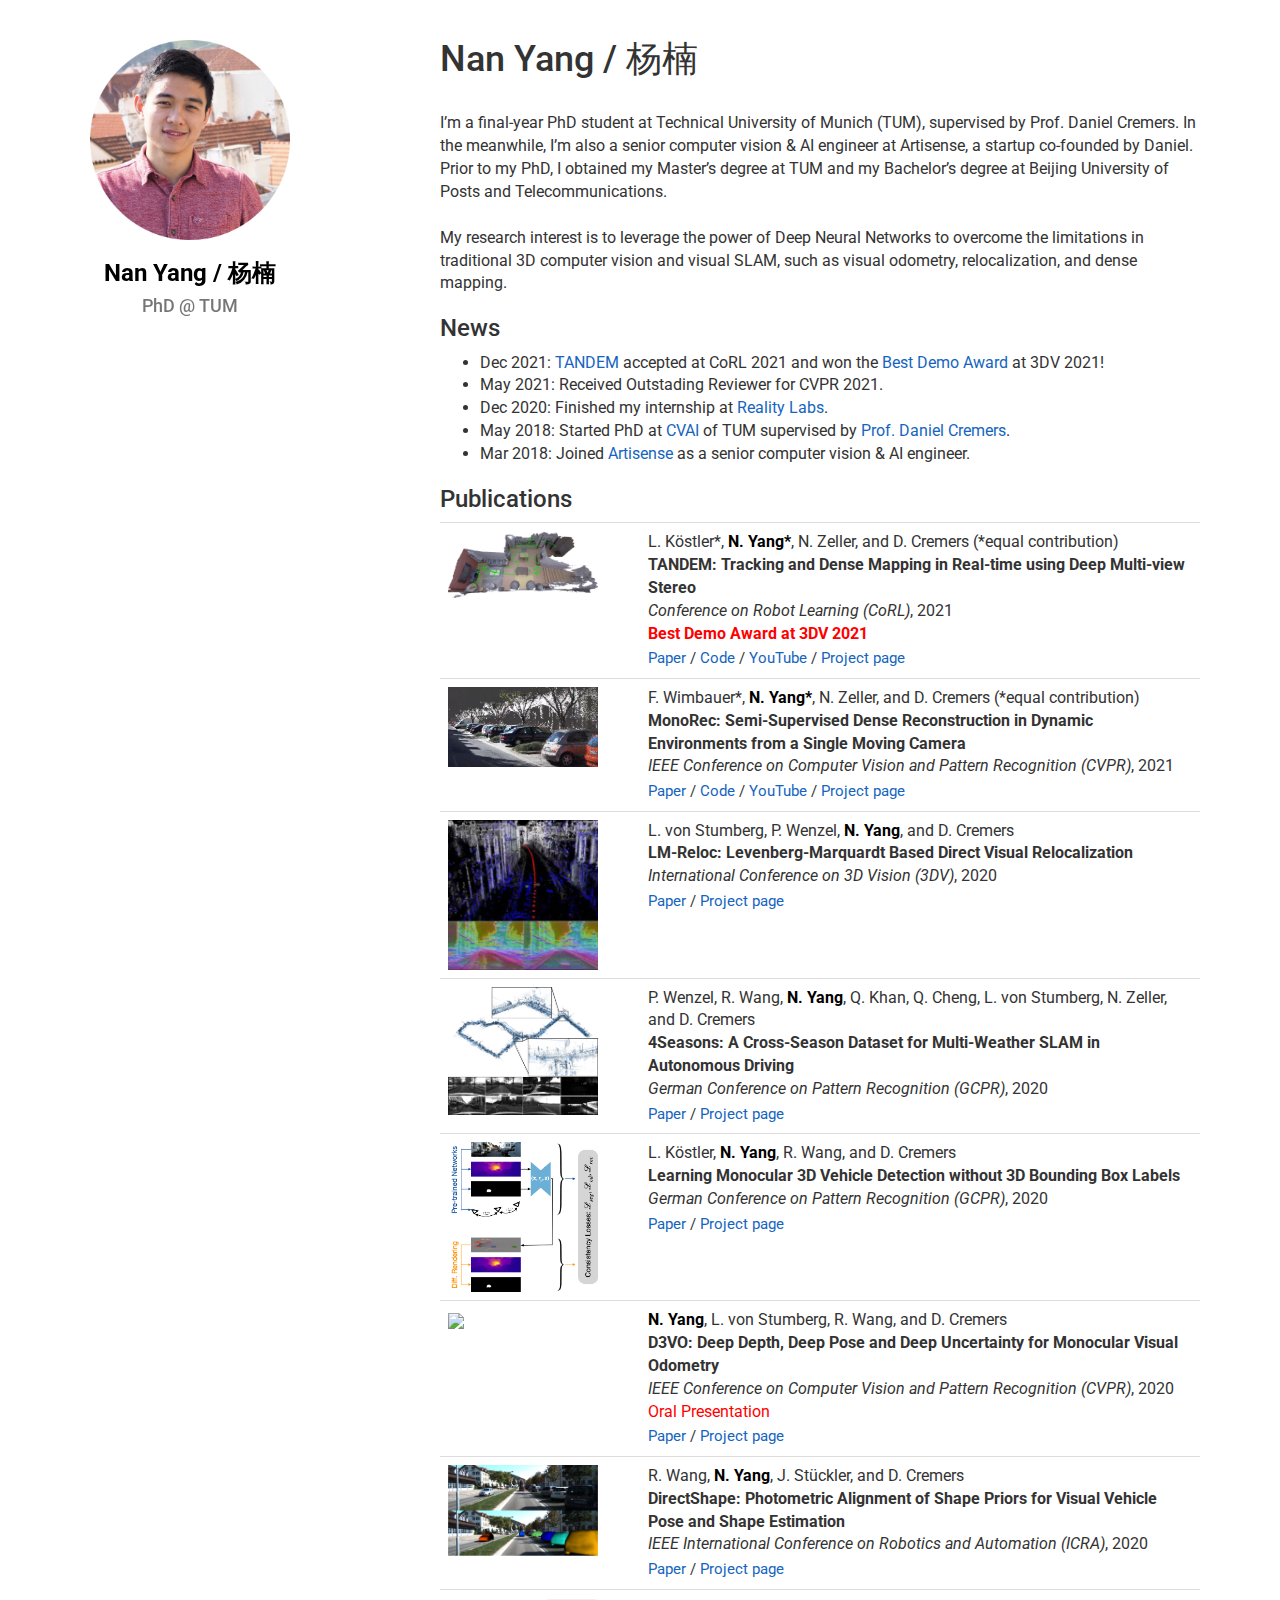
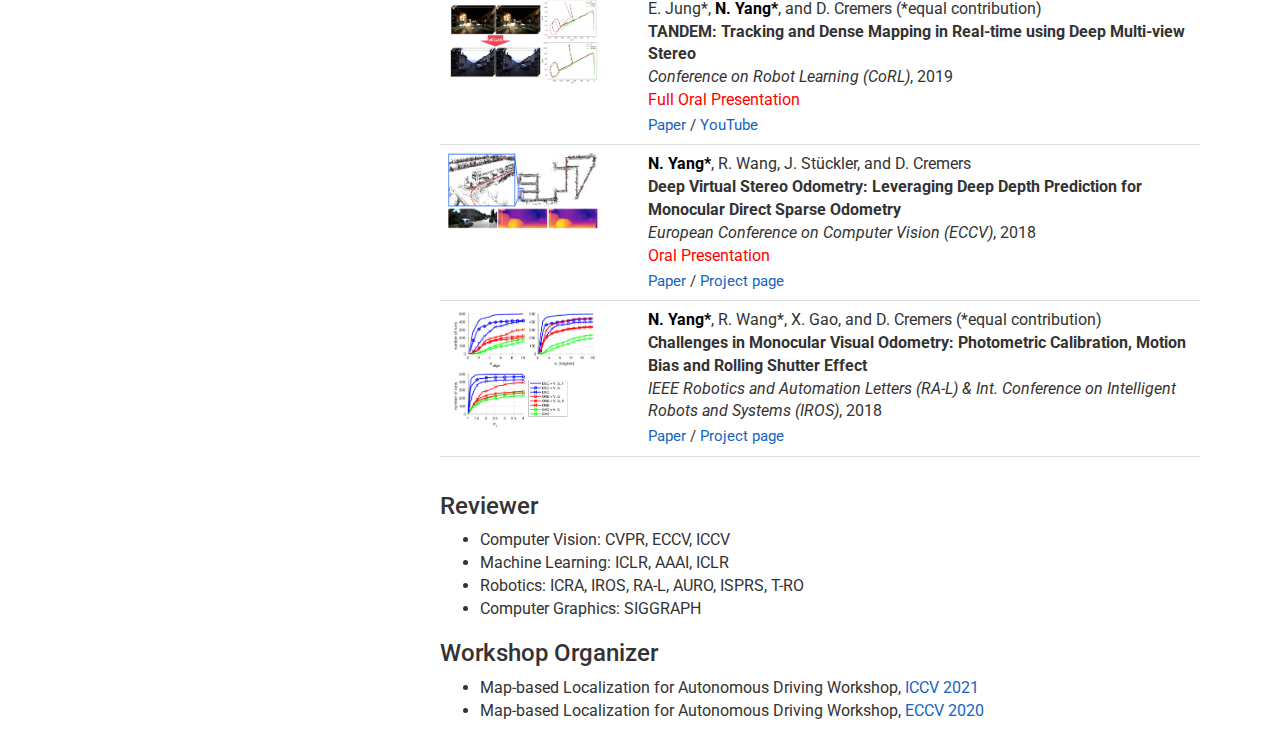
==== index.html @ ed5e3f12 "add review" ====
<!doctype html>
<html xmlns="http://www.w3.org/1999/xhtml" class="gr__yf_io">
    <head>
        <meta http-equiv="Content-Type" content="text/html; charset=utf-8" />
        <title>Nan Yang</title>
        <script src="https://kit.fontawesome.com/6f1b7e4a7f.js" crossorigin="anonymous"></script>
        <link rel="preconnect" href="https://fonts.googleapis.com">
<link rel="preconnect" href="https://fonts.gstatic.com" crossorigin>
<link href="https://fonts.googleapis.com/css2?family=Roboto:ital,wght@0,100;0,400;1,100;1,400&display=swap" rel="stylesheet">
        <link rel="stylesheet" href="https://stackpath.bootstrapcdn.com/bootstrap/3.4.1/css/bootstrap.min.css" integrity="sha384-HSMxcRTRxnN+Bdg0JdbxYKrThecOKuH5zCYotlSAcp1+c8xmyTe9GYg1l9a69psu" crossorigin="anonymous">
        <link rel="stylesheet" type="text/css" href="./files/main.css">
    </head>
    <body data-gr-c-s-loaded="true" data-new-gr-c-s-check-loaded="14.1043.0" data-gr-ext-installed="">
        <div class="sidebar">
            <div align="center">
                <div style="width: 200px;">
                    <img src="./files/MyPhoto-circle.png" style="width: 100%;">
                    <div style="text-align: center">
                        <h3><span class="me">Nan Yang / 杨楠</span></h3>
                        <h4>PhD @ TUM</h4>
                    </div>
                </div>
            </div>
            <div align="center">
                <ul style="list-style-type:none;">
                    <li><a href="mailto:yangn@in.tum.de" target="_blank"><i class="fas fa-fw fa-lg fa-envelope"></i></a></li>
                    <li><a href="https://scholar.google.com/citations?user=pUj2ffwAAAAJ&hl=en" target="_blank"><i class="fas fa-fw fa-lg fa-graduation-cap"></i></a></li>
                    <li><a href="https://github.com/nynyg" target="_blank"><i class="fab fa-fw fa-lg fa-github"></i></a></li>
                    <li><a href="https://www.linkedin.com/in/nan-yang-089aa8aa/" target="_blank"><i class="fab fa-fw fa-lg fa-linkedin"></i></a></li>
                    <li><a href="https://twitter.com/NanYang719" target="_blank"><i class="fab fa-fw fa-lg fa-twitter"></i></a></li>
                    </ul>
            </div>
        </div>
        <div class="content">
        <h1>Nan Yang / 杨楠</h1>
        <br>I’m a final-year PhD student at Technical University of Munich (TUM), supervised by Prof. Daniel Cremers. In the meanwhile, I’m also a senior computer vision & AI engineer at Artisense, a startup co-founded by Daniel. Prior to my PhD, I obtained my Master’s degree at TUM and my Bachelor’s degree at Beijing University of Posts and Telecommunications.
        <br>
        <br>My research interest is to leverage the power of Deep Neural Networks to overcome the limitations in traditional 3D computer vision and visual SLAM, such as visual odometry, relocalization, and dense mapping.
        
        <h3>News</h3>
        <ul>
            <li>Dec 2021: <a href="https://vision.in.tum.de/research/vslam/tandem" target="_blank">TANDEM</a> accepted at CoRL 2021 and won the <a href="https://3dv2021.surrey.ac.uk/prizes/" target="_blank">Best Demo Award</a> at 3DV 2021!</li>
            <li>May 2021: Received Outstading Reviewer for CVPR 2021.</li>
            <li>Dec 2020: Finished my internship at <a href="https://tech.fb.com/ar-vr/" target="_blank">Reality Labs</a>.</li>
            <li>May 2018: Started PhD at <a href="https://vision.in.tum.de/home" target="_blank">CVAI</a> of TUM supervised by <a href="https://vision.in.tum.de/home" target="_blank">Prof. Daniel Cremers</a>.</li>
            <li>Mar 2018: Joined <a href="https://www.artisense.ai/" target="_blank">Artisense</a> as a senior computer vision & AI engineer.</li>
        </ul>
        <div id="publications">
            <h3>Publications</h3>
            <table class="table pub">
                <tbody>
                    <tr>
                        <td width="200"><img src="./files/tandem.png" width="150"></td>
                        <td>
                            <div class="author">L. Köstler*, <span class="me">N. Yang*</span>, N. Zeller, and D. Cremers (*equal contribution)</div>
                            <div class="title">TANDEM: Tracking and Dense Mapping in Real-time using Deep Multi-view Stereo</div>
                            <div class="journal"><span class="journal-title">Conference on Robot Learning (CoRL)</span>, <span class="journal-year">2021</span></div>
                            <div class="journal"><b style="color: red;">Best Demo Award at 3DV 2021</b></div>
                            <div class="link"><a href="https://arxiv.org/abs/2111.07418" target="_blank">Paper</a> / <a href="https://github.com/tum-vision/tandem" target="_blank">Code</a> / <a href="https://youtu.be/L4C8Q6Gvl1w" target="_blank">YouTube</a> / <a href="https://go.vision.in.tum.de/tandem" target="_blank">Project page</a> 
                        </div></td>
                    </tr>
                    <tr>
                        <td width="200"><img src="./files/monorec.png" width="150"></td>
                        <td>
                            <div class="author">F. Wimbauer*, <span class="me">N. Yang*</span>, N. Zeller, and D. Cremers (*equal contribution)</div>
                            <div class="title">MonoRec: Semi-Supervised Dense Reconstruction in Dynamic Environments from a Single Moving Camera</div>
                            <div class="journal"><span class="journal-title">IEEE Conference on Computer Vision and Pattern Recognition (CVPR)</span>, <span class="journal-year">2021</span></div>
                            <div class="link"><a href="https://arxiv.org/abs/2011.11814" target="_blank">Paper</a> / <a href="https://github.com/Brummi/MonoRec" target="_blank">Code</a> / <a href="https://youtu.be/XimdlXUamo0" target="_blank">YouTube</a> / <a href="https://vision.in.tum.de/research/monorec" target="_blank">Project page</a> 
                        </div></td>
                    </tr>
                    <tr>
                        <td width="200"><img src="./files/lm.jpeg" width="150"></td>
                        <td>
                            <div class="author">L. von Stumberg, P. Wenzel, <span class="me">N. Yang</span>, and D. Cremers</div>
                            <div class="title">LM-Reloc: Levenberg-Marquardt Based Direct Visual Relocalization</div>
                            <div class="journal"><span class="journal-title">International Conference on 3D Vision (3DV)</span>, <span class="journal-year">2020</span></div>
                            <div class="link"><a href="https://arxiv.org/abs/2010.06323" target="_blank">Paper</a> / <a href="https://vision.in.tum.de/research/vslam/lm-reloc" target="_blank">Project page</a> 
                        </div></td>
                    </tr>
                    <tr>
                        <td width="200"><img src="./files/4seasons.png" width="150"></td>
                        <td>
                            <div class="author">P. Wenzel, R. Wang, <span class="me">N. Yang</span>, Q. Khan, Q. Cheng, L. von Stumberg, N. Zeller, and D. Cremers</div>
                            <div class="title">4Seasons: A Cross-Season Dataset for Multi-Weather SLAM in Autonomous Driving</div>
                            <div class="journal"><span class="journal-title">German Conference on Pattern Recognition (GCPR)</span>, <span class="journal-year">2020</span></div>
                            <div class="link"><a href="https://arxiv.org/abs/2009.06364" target="_blank">Paper</a> / <a href="https://www.4seasons-dataset.com/" target="_blank">Project page</a> 
                        </div></td>
                    </tr>
                    <tr>
                        <td width="200"><img src="./files/koestler2020learning.png" width="150"></td>
                        <td>
                            <div class="author">L. Köstler, <span class="me">N. Yang</span>, R. Wang, and D. Cremers</div>
                            <div class="title">Learning Monocular 3D Vehicle Detection without 3D Bounding Box Labels</div>
                            <div class="journal"><span class="journal-title">German Conference on Pattern Recognition (GCPR)</span>, <span class="journal-year">2020</span></div>
                            <div class="link"><a href="https://arxiv.org/abs/2010.03506" target="_blank">Paper</a> / <a href="https://lukaskoestler.com/ldwl" target="_blank">Project page</a> 
                        </div></td>
                    </tr>
                    <tr>
                        <td width="200"><img src="./files/d3vo.gif" width="150"></td>
                        <td>
                            <div class="author"><span class="me">N. Yang</span>, L. von Stumberg, R. Wang, and D. Cremers</div>
                            <div class="title">D3VO: Deep Depth, Deep Pose and Deep Uncertainty for Monocular Visual Odometry</div>
                            <div class="journal"><span class="journal-title">IEEE Conference on Computer Vision and Pattern Recognition (CVPR)</span>, <span class="journal-year">2020</span></div>
                            <div class="journal"><span style="color: red;">Oral Presentation</span></div>
                            <div class="link"><a href="https://arxiv.org/abs/2003.01060" target="_blank">Paper</a> / <a href="https://vision.in.tum.de/research/vslam/d3vo" target="_blank">Project page</a> 
                        </div></td>
                    </tr>
                    <tr>
                        <td width="200"><img src="./files/directshape.png" width="150"></td>
                        <td>
                            <div class="author">R. Wang, <span class="me">N. Yang</span>, J. Stückler, and D. Cremers</div>
                            <div class="title">DirectShape: Photometric Alignment of Shape Priors for Visual Vehicle Pose and Shape Estimation</div>
                            <div class="journal"><span class="journal-title">IEEE International Conference on Robotics and Automation (ICRA)</span>, <span class="journal-year">2020</span></div>
                            <div class="link"><a href="https://arxiv.org/abs/1904.10097" target="_blank">Paper</a> / <a href="https://vision.in.tum.de/research/vslam/direct-shape" target="_blank">Project page</a> 
                        </div></td>
                    </tr>
                    <tr>
                        <td width="200"><img src="./files/mfgan.png" width="150"></td>
                        <td>
                            <div class="author">E. Jung*, <span class="me">N. Yang*</span>, and D. Cremers (*equal contribution)</div>
                            <div class="title">TANDEM: Tracking and Dense Mapping in Real-time using Deep Multi-view Stereo</div>
                            <div class="journal"><span class="journal-title">Conference on Robot Learning (CoRL)</span>, <span class="journal-year">2019</span></div>
                            <div class="journal"><span style="color: red;">Full Oral Presentation</span></div>
                            <div class="link"><a href="https://arxiv.org/abs/1910.06632" target="_blank">Paper</a> / <a href="https://youtu.be/OdYkFuZv204" target="_blank">YouTube</a>
                        </div></td>
                    </tr>
                    <tr>
                        <td width="200"><img src="./files/dvso.png" width="150"></td>
                        <td>
                            <div class="author"><span class="me">N. Yang*</span>, R. Wang, J. Stückler, and D. Cremers</div>
                            <div class="title">Deep Virtual Stereo Odometry: Leveraging Deep Depth Prediction for Monocular Direct Sparse Odometry</div>
                            <div class="journal"><span class="journal-title">European Conference on Computer Vision (ECCV)</span>, <span class="journal-year">2018</span></div>
                            <div class="journal"><span style="color: red;">Oral Presentation</span></div>
                            <div class="link"><a href="https://arxiv.org/abs/1807.02570" target="_blank">Paper</a> / <a href="https://vision.in.tum.de/research/vslam/dvso" target="_blank">Project page</a>
                        </div></td>
                    </tr>
                    <tr>
                        <td width="200"><img src="./files/challenge.png" width="150"></td>
                        <td>
                            <div class="author"><span class="me">N. Yang*</span>, R. Wang*, X. Gao, and D. Cremers (*equal contribution)</div>
                            <div class="title">Challenges in Monocular Visual Odometry: Photometric Calibration, Motion Bias and Rolling Shutter Effect</div>
                            <div class="journal"><span class="journal-title">IEEE Robotics and Automation Letters (RA-L) & Int. Conference on Intelligent Robots and Systems (IROS)</span>, <span class="journal-year">2018</span></div>
                            <div class="link"><a href="https://arxiv.org/abs/1807.02570" target="_blank">Paper</a> / <a href="https://vision.in.tum.de/research/vslam/dvso" target="_blank">Project page</a>
                        </div></td>
                    </tr>
                    <tr><td></td><td></td>
                    </tr>
                </tbody>
            </table>
            </div>
            <div id="services">
                <h3>Reviewer</h3>
                <ul>
                <li>Computer Vision: CVPR, ECCV, ICCV</li>
                <li>Machine Learning: ICLR, AAAI, ICLR</li>
                <li>Robotics: ICRA, IROS, RA-L, AURO, ISPRS, T-RO</li>
                <li>Computer Graphics: SIGGRAPH</li>
                </ul></div>
            <div id="services">
                <h3>Workshop Organizer</h3>
                <ul>
                <li>Map-based Localization for Autonomous Driving Workshop, <a href="https://sites.google.com/view/mlad-iccv2021" target="_blank">ICCV 2021</a></li>
                <li>Map-based Localization for Autonomous Driving Workshop, <a href="https://sites.google.com/view/mlad-eccv2020" target="_blank">ECCV 2020</a></li>
                </ul>
            </div>
<!--             <div id="services2">
                <h3> Services</h3>
                <ul>
                <li> PC Member of AAAI Conference on Artificial Intelligence (AAAI) 2020</li>
            </div> -->
        </div>
<!-- jQuery (necessary for Bootstrap's JavaScript plugins) -->
<script src="https://code.jquery.com/jquery-1.12.4.min.js" integrity="sha384-nvAa0+6Qg9clwYCGGPpDQLVpLNn0fRaROjHqs13t4Ggj3Ez50XnGQqc/r8MhnRDZ" crossorigin="anonymous"></script>
<!-- Include all compiled plugins (below), or include individual files as needed -->
<script src="https://stackpath.bootstrapcdn.com/bootstrap/3.4.1/js/bootstrap.min.js" integrity="sha384-aJ21OjlMXNL5UyIl/XNwTMqvzeRMZH2w8c5cRVpzpU8Y5bApTppSuUkhZXN0VxHd" crossorigin="anonymous"></script>
</body>
</html>
---- files/main.css ----
@charset "UTF-8";
/* CSS Document */

body {
    font-family: 'Roboto', sans-serif,"kaiti";
    font-size: medium;
} 

A:link {background: none; color: #1565C0; text-decoration: none; cursor: pointer;}
A:visited {background: none; color: #1565C0; text-decoration: none; cursor: pointer;}
A:hover {background: none; color: #1565C0; text-decoration: none; cursor: pointer;}
A:active { background: none; color: #1565C0; background: none; cursor: pointer;}

.global {
width: 900px;
height: 100%;
margin-left: auto;
margin-right: auto;
background: white;
}

.global TD {
vertical-align: top;
}

.colleft {
width: 250px;
color: inherit;
font: normal 14px 'Roboto', sans-serif,"kaiti";
border-right: 1px dotted dimgray;
}

.colright {
width: 600px;
padding: 10px 20px 20px 20px;
background: transparent;
color: inherit;
text-align: justify;
font: normal 14px 'Roboto', sans-serif,"kaiti";
}

p {
font: normal 14px 'Roboto', sans-serif,"kaiti"
}

/*
 * Global resets
 *
 * Update the foundational and global aspects of the page.
 */

html {
    font-family: 'Roboto', sans-serif,"kaiti";
}
@media (min-width: 48em) {
    html {
        font-size: 16px;
    }
}
@media (min-width: 58em) {
    html {
        font-size: 20px;
    }
}


/*
 * Sidebar
 *
 * Flexible banner for housing site name, intro, and "footer" content. Starts
 * out above content in mobile and later moves to the side with wider viewports.
 */

.sidebar {
    text-align: center;
    padding: 2rem 1rem;
    margin-left: 2rem;
    /* box-shadow: 0 0 8px 2px rgba(0, 0, 0, .5); */
}
@media (min-width: 48em) {
    .sidebar {
        position: fixed;
        top: 0;
        left: 0;
        bottom: 0;
        width: 15rem;
        text-align: left;
    }
}

/* Sidebar links */
.sidebar a {
    color:#1565C0;
}

.sidebar h4 {
    color: rgba(0,0,0,.54);
}

.sidebar ul {
    list-style: none;
    padding-left: 0em;
}
.sidebar li {
    display: inline;
}

/* About section */
.sidebar-about h1 {
    color: #fff;
    margin-top: 0;
    font-family: 'Roboto', sans-serif,"kaiti";
    font-size: 3.25rem;
}

/* Sidebar nav */
.sidebar-nav {
    margin-bottom: 1rem;
}
.sidebar-nav-item {
    display: block;
    line-height: 1.75;
}
a.sidebar-nav-item:hover,
a.sidebar-nav-item:focus {
    text-decoration: underline;
}
.sidebar-nav-item.active {
    font-weight: bold;
}

.nav-button {
    background-color: #1565C0; /* Green */
    border: none;
    color: white;
    padding: 5px 0;
    width: 130px;
    text-align: center;
    text-decoration: none;
    /*display: inline-block;*/
    font-size: 16px;
    margin: 4px 2px;
    cursor: pointer;
    -webkit-transition-duration: 0.4s; /* Safari */
    transition-duration: 0.4s;
    font-family: 'Roboto', sans-serif,"kaiti";
}

.nav-button:hover {
    box-shadow: 0 5px 5px 0 rgba(0,0,0,0.24), 0 5px 5px 0 rgba(0,0,0,0.19);
}

.news-year {
    vertical-align: top;
}

.tn-img {
    max-width: 128px;
    max-height: 128px;
}

.title {
    font-weight: bold;
}

.me {
    color: #000000;
    font-weight: bold;
}

/* .pub a { */
    /* font-family: 'Roboto', sans-serif,"kaiti";
    font-weight: bold; */
    /* padding: 0.2em 0.3em; */
    /* border: solid black ;
    border-width: 3px;
    border-radius: 5px;
    background-color: #fff; */
    /*border-style: solid;*/
    /*border-color: black;*/
    /*border-width: medium;*/
/* } */

.link {
    padding-top: 0.2em;
    font-size: 15px;
}

.journal {
}

.journal-title {
    font-style: italic;
}

.journal-year {
}

.author {

}

.link a:link {color: #1565C0; text-decoration: none; cursor: pointer;}
.link a:visited {color: #1565C0; text-decoration: none; cursor: pointer;}
.link a:hover {color: #1565C0; text-decoration: none; cursor: pointer;}
.link a:active { color: #1565C0; background: none; cursor: pointer;}

/* Sticky sidebar
 *
 * Add the `sidebar-sticky` class to the sidebar's container to affix it the
 * contents to the bottom of the sidebar in tablets and up.
 */

@media (min-width: 48em) {
    .sidebar-sticky {
        position: absolute;
        right:  1rem;
        bottom: 1rem;
        left:   1rem;
    }
}


/* Container
 *
 * Align the contents of the site above the proper threshold with some margin-fu
 * with a 25%-wide `.sidebar`.
 */

.content {
    padding-top:    1rem;
    padding-bottom: 1rem;
}

@media (min-width: 48em) {
    .content {
        max-width: 38rem;
        margin-left: 20rem;
        margin-right: 2rem;
    }
}

@media (min-width: 64em) {
    .content {
        margin-left: 22rem;
        margin-right: 4rem;
    }
}
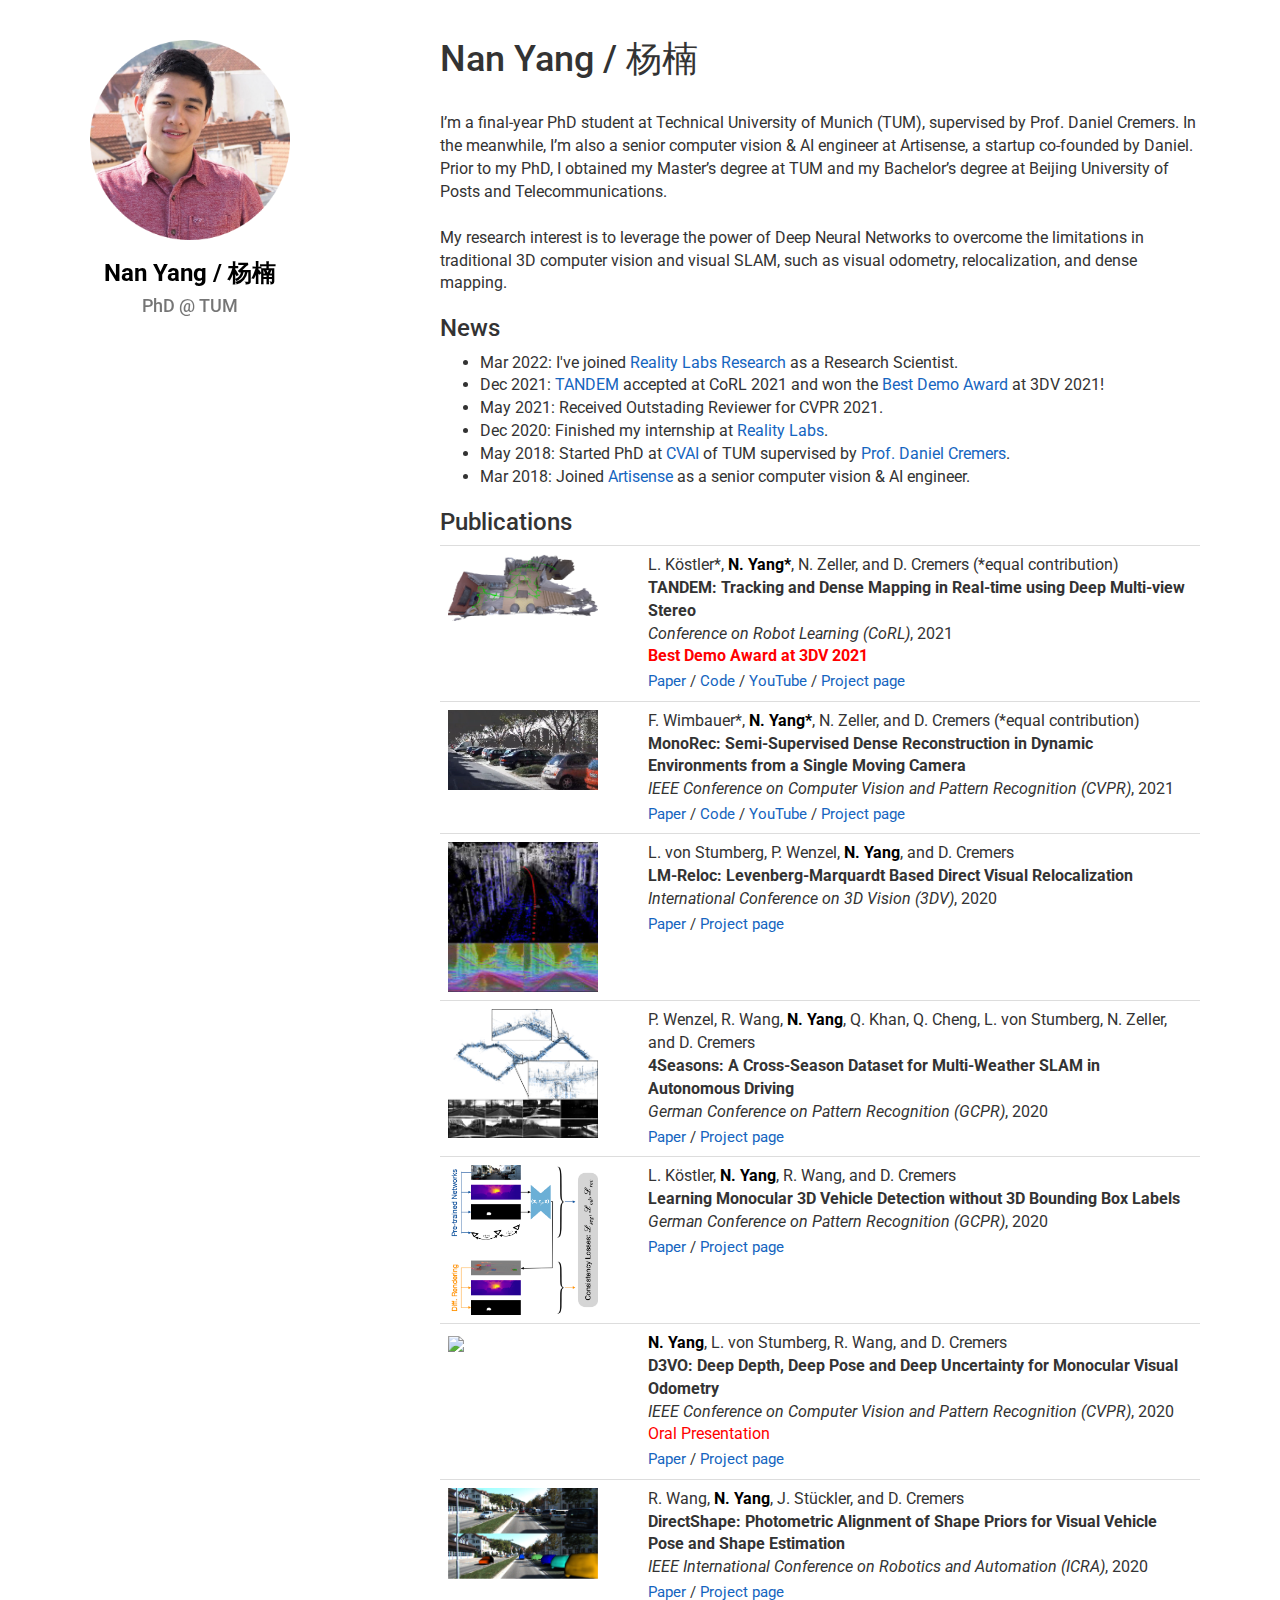
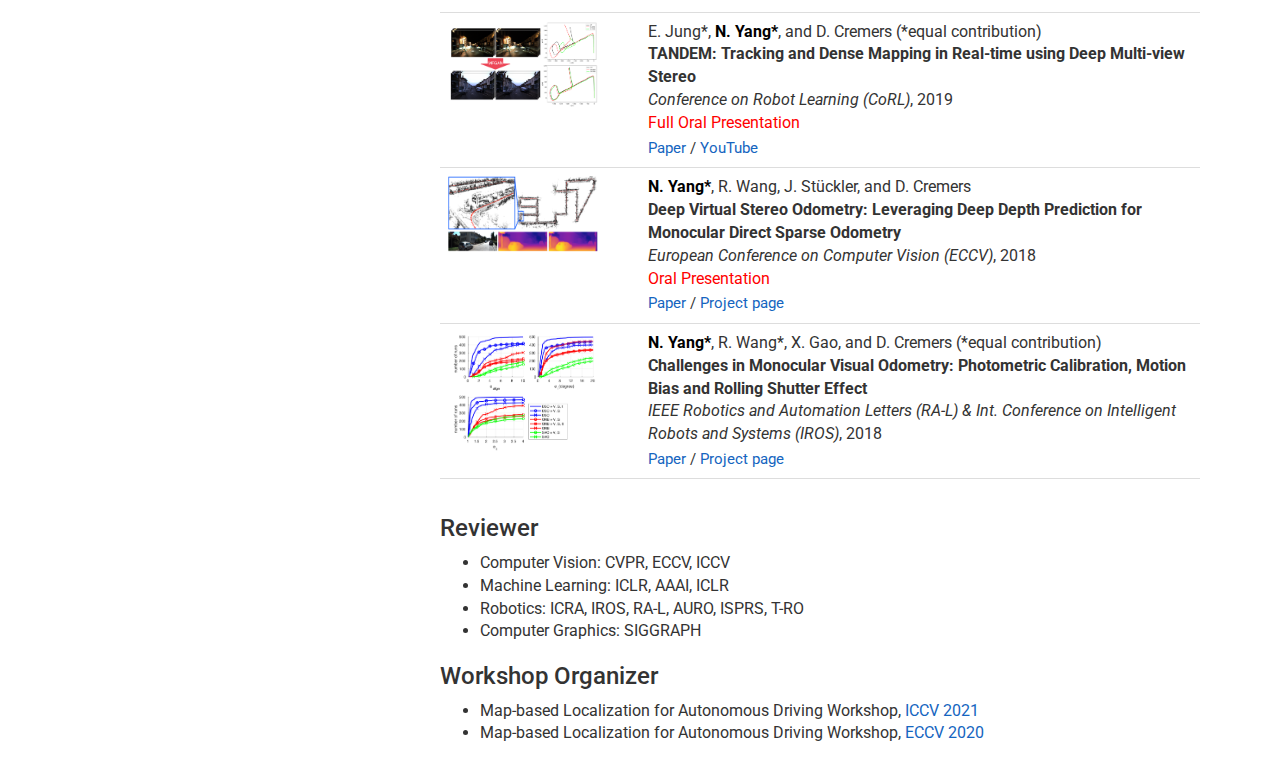
==== commit 4b004a80: "add news" ====
--- a/index.html
+++ b/index.html
@@ -40,6 +40,7 @@
         
         <h3>News</h3>
         <ul>
+            <li>Mar 2022: I've joined <a href="https://about.facebook.com/realitylabs/" target="_blank">Reality Labs Research</a> as a Research Scientist.</li>
             <li>Dec 2021: <a href="https://vision.in.tum.de/research/vslam/tandem" target="_blank">TANDEM</a> accepted at CoRL 2021 and won the <a href="https://3dv2021.surrey.ac.uk/prizes/" target="_blank">Best Demo Award</a> at 3DV 2021!</li>
             <li>May 2021: Received Outstading Reviewer for CVPR 2021.</li>
             <li>Dec 2020: Finished my internship at <a href="https://tech.fb.com/ar-vr/" target="_blank">Reality Labs</a>.</li>
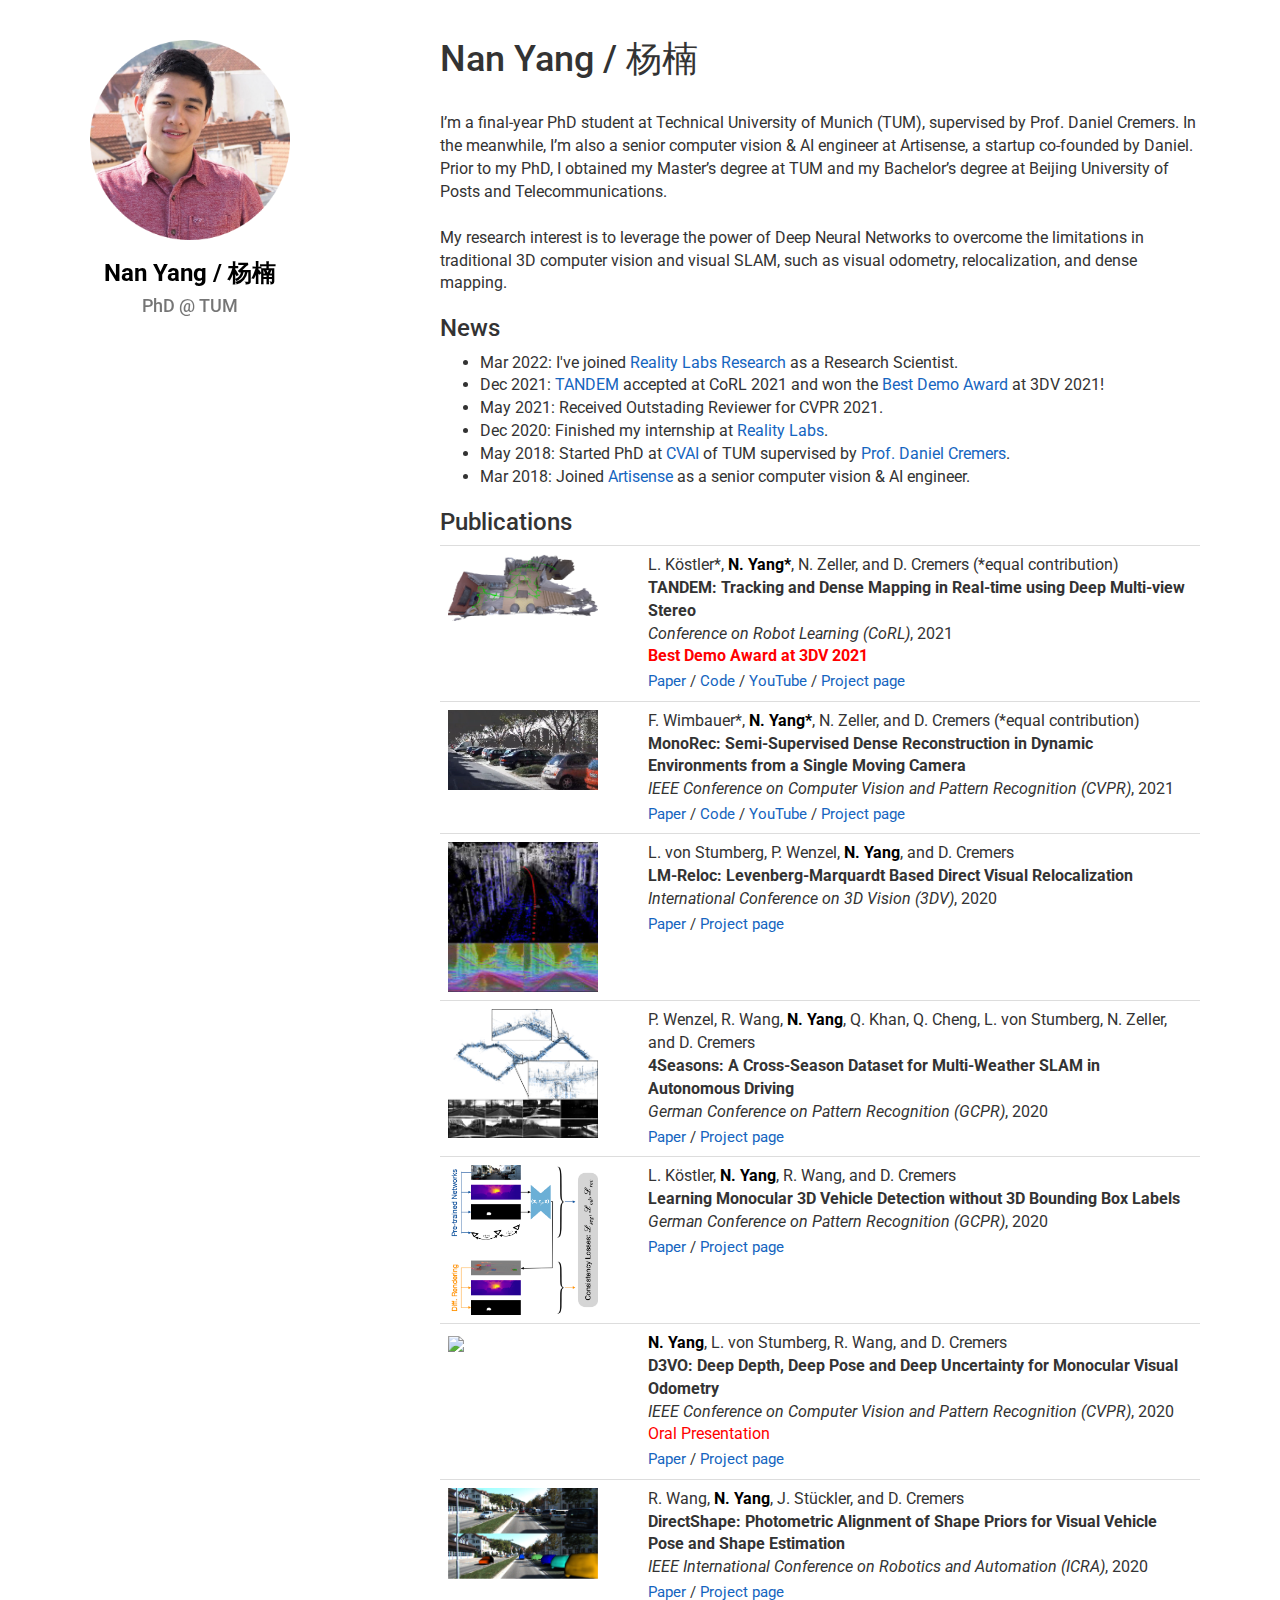
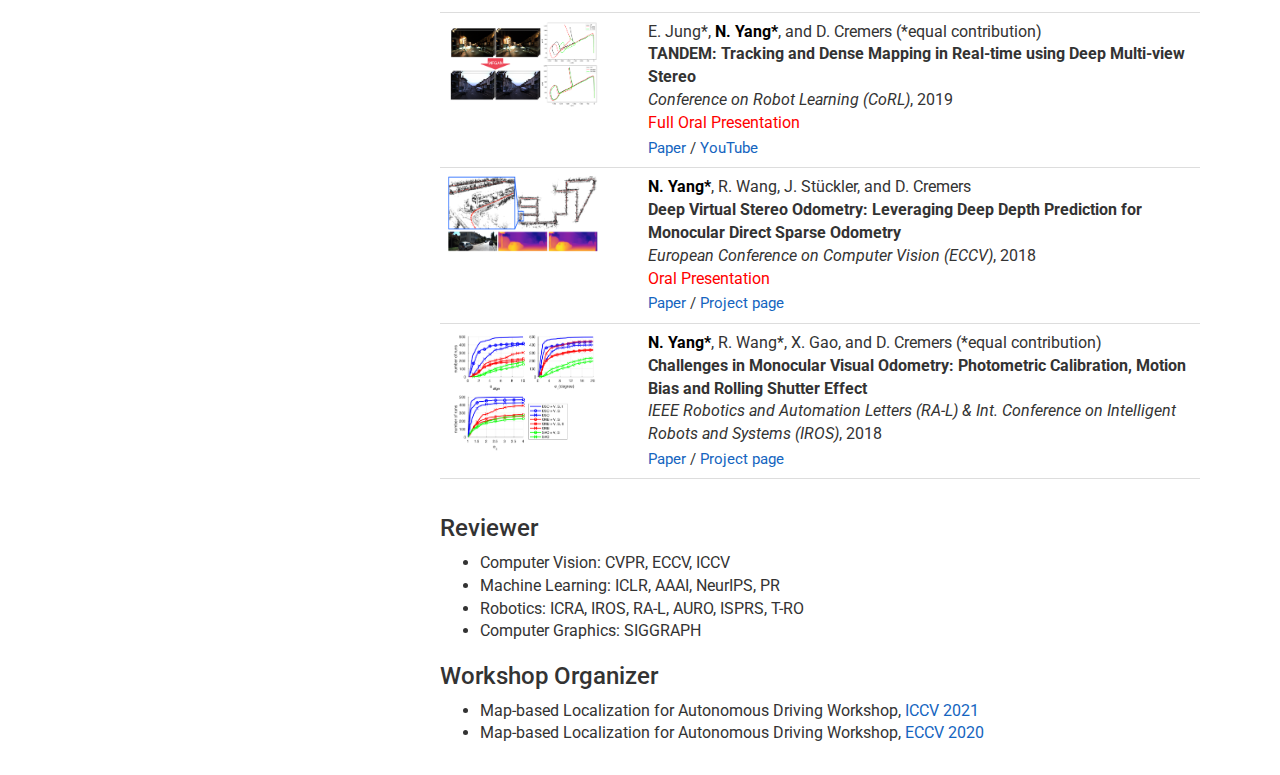
==== commit c8c0f5e2: "update" ====
--- a/index.html
+++ b/index.html
@@ -154,7 +154,7 @@
                 <h3>Reviewer</h3>
                 <ul>
                 <li>Computer Vision: CVPR, ECCV, ICCV</li>
-                <li>Machine Learning: ICLR, AAAI, ICLR</li>
+                <li>Machine Learning: ICLR, AAAI, NeurIPS, PR</li>
                 <li>Robotics: ICRA, IROS, RA-L, AURO, ISPRS, T-RO</li>
                 <li>Computer Graphics: SIGGRAPH</li>
                 </ul></div>
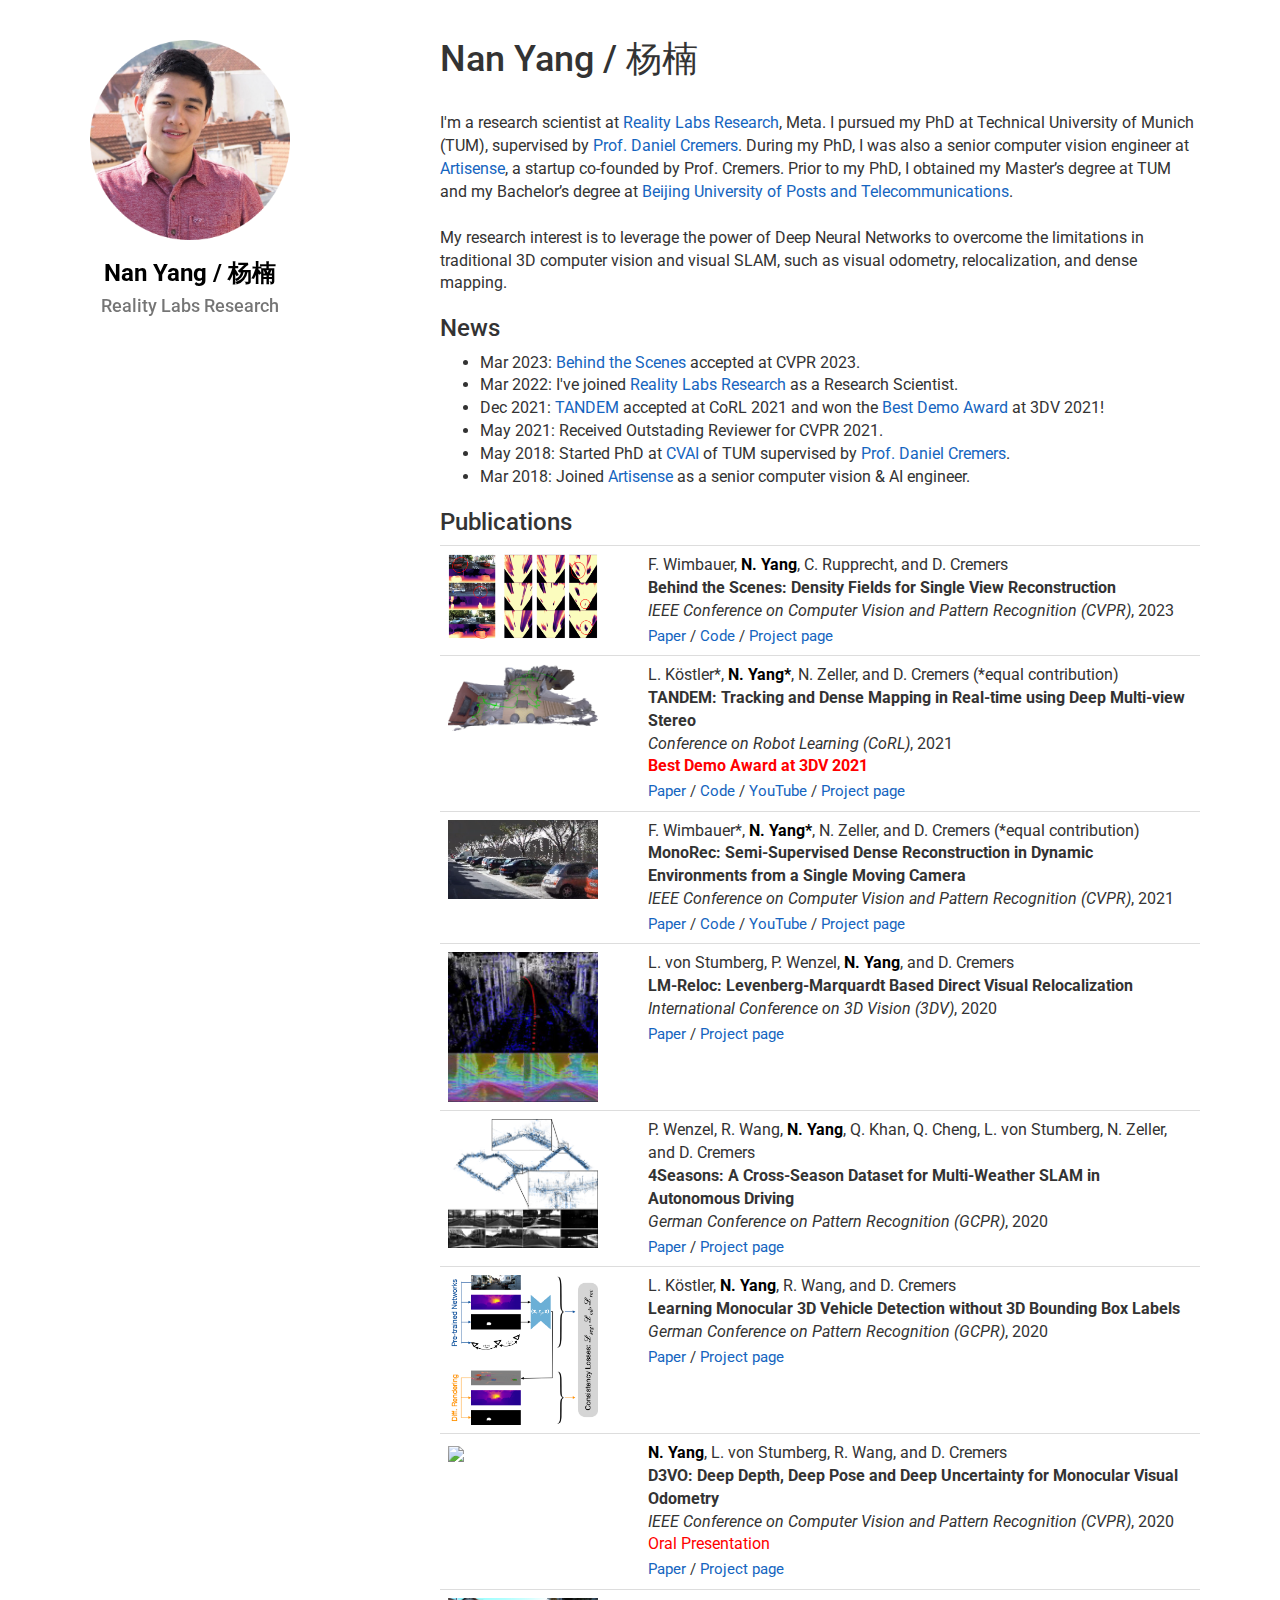
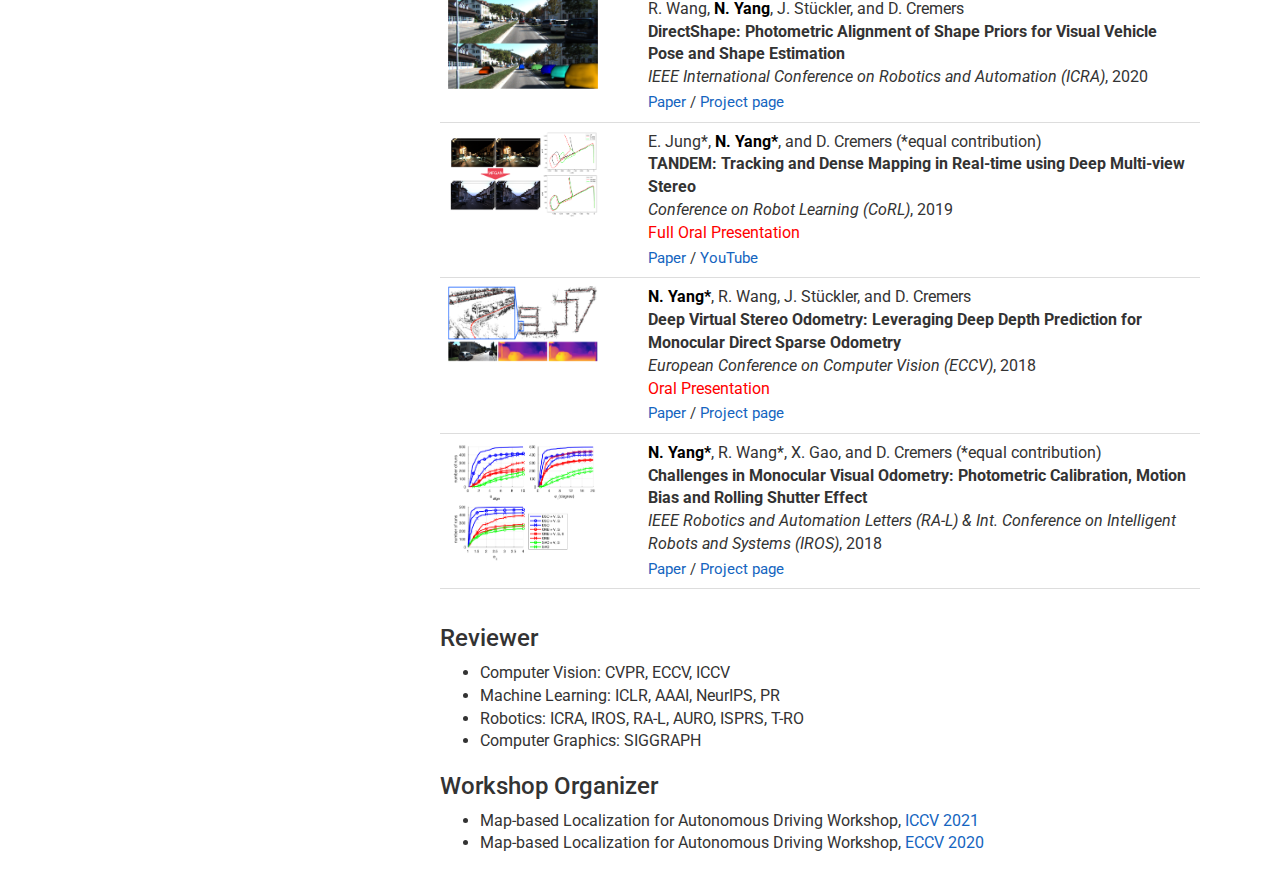
==== commit 9aba18f4: "update" ====
--- a/index.html
+++ b/index.html
@@ -18,7 +18,8 @@
                     <img src="./files/MyPhoto-circle.png" style="width: 100%;">
                     <div style="text-align: center">
                         <h3><span class="me">Nan Yang / 杨楠</span></h3>
-                        <h4>PhD @ TUM</h4>
+                        <!-- <h4>PhD @ TUM</h4> -->
+                        <h4>Reality Labs Research</h4>
                     </div>
                 </div>
             </div>
@@ -34,16 +35,16 @@
         </div>
         <div class="content">
         <h1>Nan Yang / 杨楠</h1>
-        <br>I’m a final-year PhD student at Technical University of Munich (TUM), supervised by Prof. Daniel Cremers. In the meanwhile, I’m also a senior computer vision & AI engineer at Artisense, a startup co-founded by Daniel. Prior to my PhD, I obtained my Master’s degree at TUM and my Bachelor’s degree at Beijing University of Posts and Telecommunications.
+        <br>I'm a research scientist at <a href="https://about.facebook.com/realitylabs/" target="_blank">Reality Labs Research</a>, Meta. I pursued my PhD at Technical University of Munich (TUM), supervised by <a href="https://vision.in.tum.de/members/cremers" target="_blank">Prof. Daniel Cremers</a>. During my PhD, I was also a senior computer vision engineer at <a href="https://www.artisense.ai/" target="_blank">Artisense</a>, a startup co-founded by Prof. Cremers. Prior to my PhD, I obtained my Master’s degree at TUM and my Bachelor’s degree at <a href="https://www.bupt.edu.cn/" target="_blank">Beijing University of Posts and Telecommunications</a>.
         <br>
         <br>My research interest is to leverage the power of Deep Neural Networks to overcome the limitations in traditional 3D computer vision and visual SLAM, such as visual odometry, relocalization, and dense mapping.
         
         <h3>News</h3>
         <ul>
+            <li>Mar 2023: <a href="https://fwmb.github.io/bts/" target="_blank">Behind the Scenes</a> accepted at CVPR 2023.</li>
             <li>Mar 2022: I've joined <a href="https://about.facebook.com/realitylabs/" target="_blank">Reality Labs Research</a> as a Research Scientist.</li>
             <li>Dec 2021: <a href="https://vision.in.tum.de/research/vslam/tandem" target="_blank">TANDEM</a> accepted at CoRL 2021 and won the <a href="https://3dv2021.surrey.ac.uk/prizes/" target="_blank">Best Demo Award</a> at 3DV 2021!</li>
             <li>May 2021: Received Outstading Reviewer for CVPR 2021.</li>
-            <li>Dec 2020: Finished my internship at <a href="https://tech.fb.com/ar-vr/" target="_blank">Reality Labs</a>.</li>
             <li>May 2018: Started PhD at <a href="https://vision.in.tum.de/home" target="_blank">CVAI</a> of TUM supervised by <a href="https://vision.in.tum.de/home" target="_blank">Prof. Daniel Cremers</a>.</li>
             <li>Mar 2018: Joined <a href="https://www.artisense.ai/" target="_blank">Artisense</a> as a senior computer vision & AI engineer.</li>
         </ul>
@@ -51,6 +52,15 @@
             <h3>Publications</h3>
             <table class="table pub">
                 <tbody>
+                    <tr>
+                        <td width="200"><img src="./files/bts.png" width="150"></td>
+                        <td>
+                            <div class="author">F. Wimbauer, <span class="me">N. Yang</span>, C. Rupprecht, and D. Cremers</div>
+                            <div class="title">Behind the Scenes: Density Fields for Single View Reconstruction</div>
+                            <div class="journal"><span class="journal-title">IEEE Conference on Computer Vision and Pattern Recognition (CVPR)</span>, <span class="journal-year">2023</span></div>
+                            <div class="link"><a href="https://arxiv.org/abs/2301.07668" target="_blank">Paper</a> / <a href="https://github.com/Brummi/BehindTheScenes" target="_blank">Code</a> / <a href="https://fwmb.github.io/bts/" target="_blank">Project page</a> 
+                        </div></td>
+                    </tr>
                     <tr>
                         <td width="200"><img src="./files/tandem.png" width="150"></td>
                         <td>
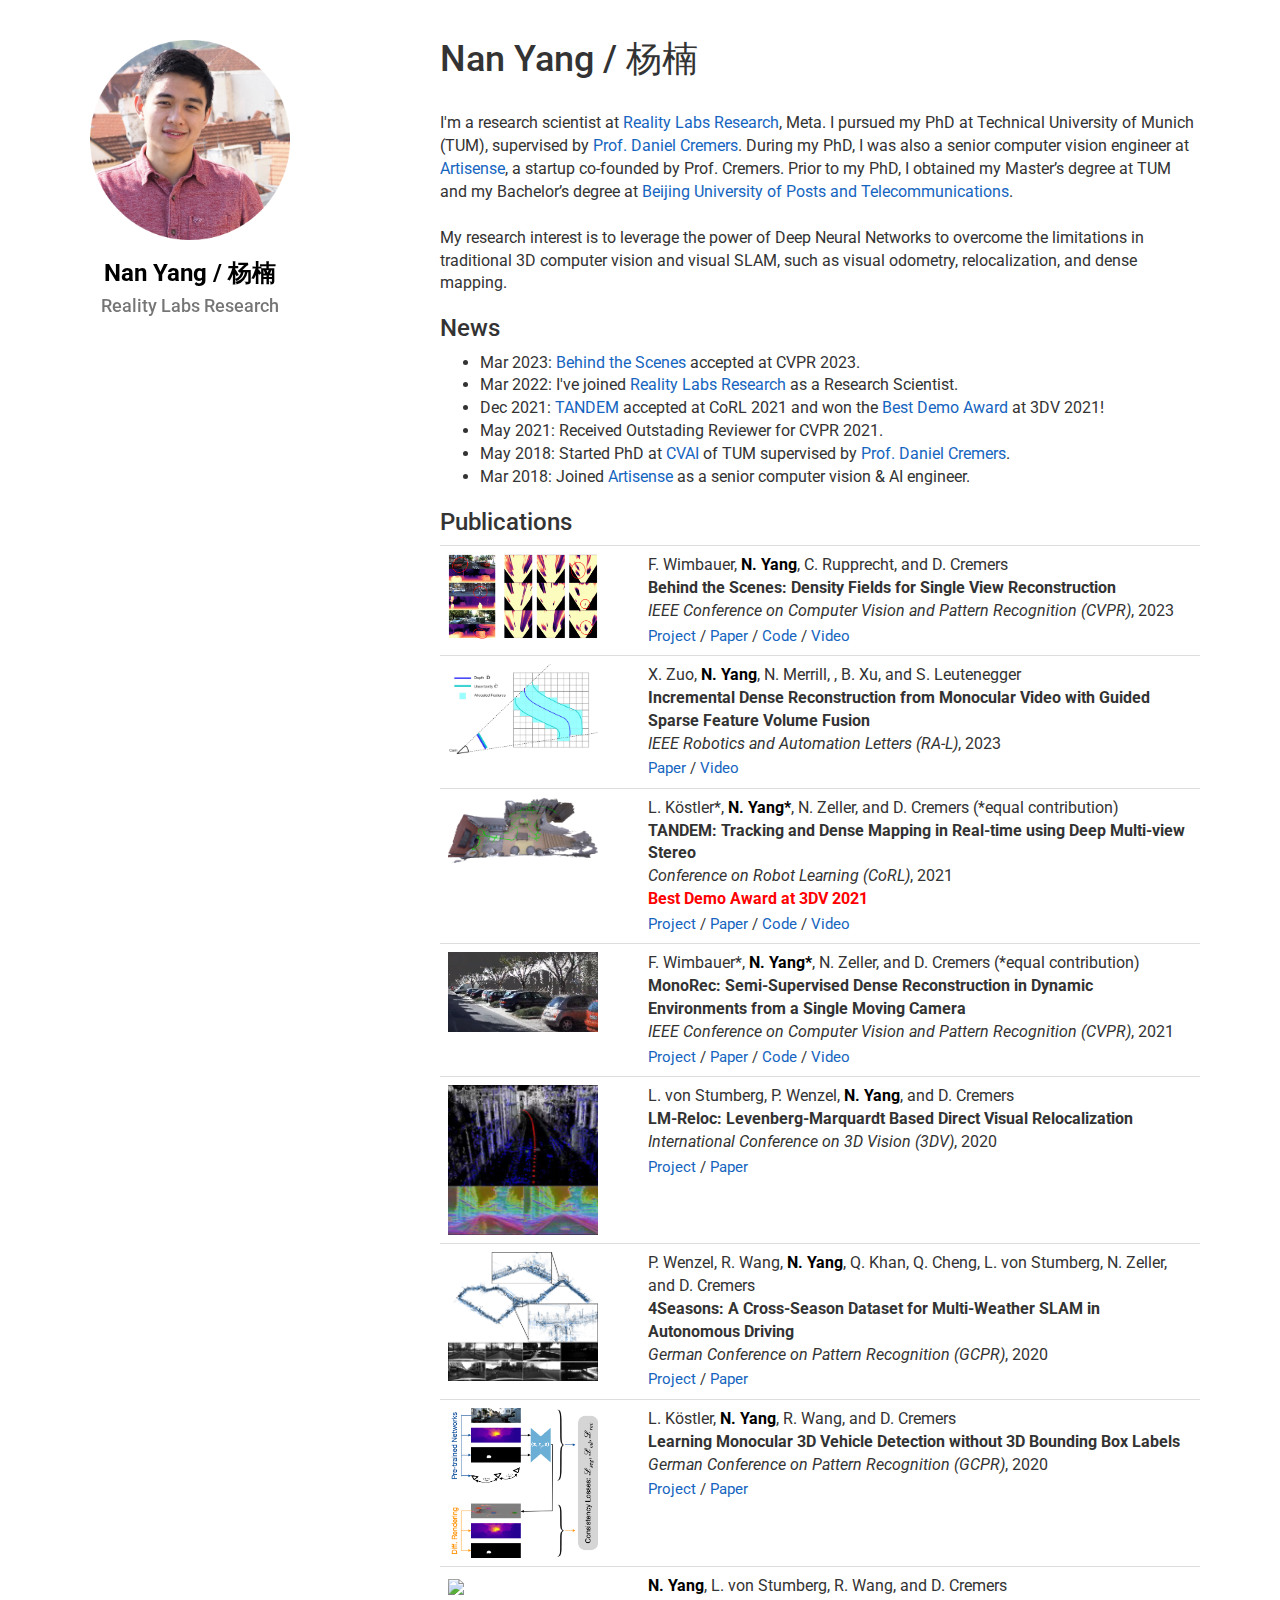
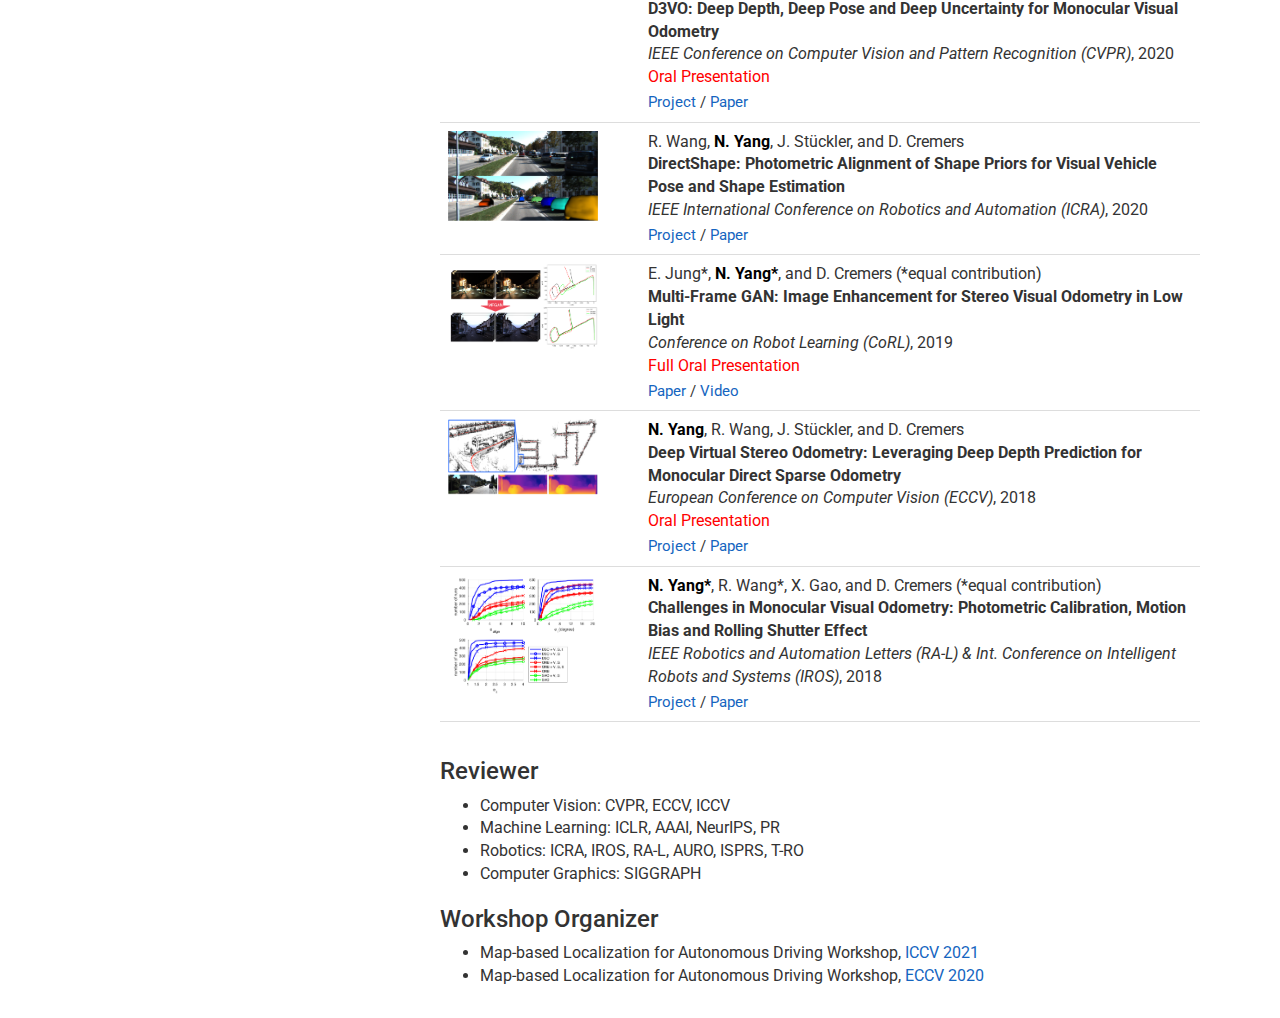
==== commit 00f669eb: "update" ====
--- a/index.html
+++ b/index.html
@@ -1,52 +1,73 @@
-
 <!doctype html>
 <html xmlns="http://www.w3.org/1999/xhtml" class="gr__yf_io">
-    <head>
-        <meta http-equiv="Content-Type" content="text/html; charset=utf-8" />
-        <title>Nan Yang</title>
-        <script src="https://kit.fontawesome.com/6f1b7e4a7f.js" crossorigin="anonymous"></script>
-        <link rel="preconnect" href="https://fonts.googleapis.com">
-<link rel="preconnect" href="https://fonts.gstatic.com" crossorigin>
-<link href="https://fonts.googleapis.com/css2?family=Roboto:ital,wght@0,100;0,400;1,100;1,400&display=swap" rel="stylesheet">
-        <link rel="stylesheet" href="https://stackpath.bootstrapcdn.com/bootstrap/3.4.1/css/bootstrap.min.css" integrity="sha384-HSMxcRTRxnN+Bdg0JdbxYKrThecOKuH5zCYotlSAcp1+c8xmyTe9GYg1l9a69psu" crossorigin="anonymous">
-        <link rel="stylesheet" type="text/css" href="./files/main.css">
-    </head>
-    <body data-gr-c-s-loaded="true" data-new-gr-c-s-check-loaded="14.1043.0" data-gr-ext-installed="">
-        <div class="sidebar">
-            <div align="center">
-                <div style="width: 200px;">
-                    <img src="./files/MyPhoto-circle.png" style="width: 100%;">
-                    <div style="text-align: center">
-                        <h3><span class="me">Nan Yang / 杨楠</span></h3>
-                        <!-- <h4>PhD @ TUM</h4> -->
-                        <h4>Reality Labs Research</h4>
-                    </div>
+
+<head>
+    <meta http-equiv="Content-Type" content="text/html; charset=utf-8" />
+    <title>Nan Yang</title>
+    <script src="https://kit.fontawesome.com/6f1b7e4a7f.js" crossorigin="anonymous"></script>
+    <link rel="preconnect" href="https://fonts.googleapis.com">
+    <link rel="preconnect" href="https://fonts.gstatic.com" crossorigin>
+    <link href="https://fonts.googleapis.com/css2?family=Roboto:ital,wght@0,100;0,400;1,100;1,400&display=swap"
+        rel="stylesheet">
+    <link rel="stylesheet" href="https://stackpath.bootstrapcdn.com/bootstrap/3.4.1/css/bootstrap.min.css"
+        integrity="sha384-HSMxcRTRxnN+Bdg0JdbxYKrThecOKuH5zCYotlSAcp1+c8xmyTe9GYg1l9a69psu" crossorigin="anonymous">
+    <link rel="stylesheet" type="text/css" href="./files/main.css">
+</head>
+
+<body data-gr-c-s-loaded="true" data-new-gr-c-s-check-loaded="14.1043.0" data-gr-ext-installed="">
+    <div class="sidebar">
+        <div align="center">
+            <div style="width: 200px;">
+                <img src="./files/MyPhoto-circle.png" style="width: 100%;">
+                <div style="text-align: center">
+                    <h3><span class="me">Nan Yang / 杨楠</span></h3>
+                    <!-- <h4>PhD @ TUM</h4> -->
+                    <h4>Reality Labs Research</h4>
                 </div>
             </div>
-            <div align="center">
-                <ul style="list-style-type:none;">
-                    <li><a href="mailto:yangn@in.tum.de" target="_blank"><i class="fas fa-fw fa-lg fa-envelope"></i></a></li>
-                    <li><a href="https://scholar.google.com/citations?user=pUj2ffwAAAAJ&hl=en" target="_blank"><i class="fas fa-fw fa-lg fa-graduation-cap"></i></a></li>
-                    <li><a href="https://github.com/nynyg" target="_blank"><i class="fab fa-fw fa-lg fa-github"></i></a></li>
-                    <li><a href="https://www.linkedin.com/in/nan-yang-089aa8aa/" target="_blank"><i class="fab fa-fw fa-lg fa-linkedin"></i></a></li>
-                    <li><a href="https://twitter.com/NanYang719" target="_blank"><i class="fab fa-fw fa-lg fa-twitter"></i></a></li>
-                    </ul>
-            </div>
-        </div>
-        <div class="content">
+        </div>
+        <div align="center">
+            <ul style="list-style-type:none;">
+                <li><a href="mailto:yangn@in.tum.de" target="_blank"><i class="fas fa-fw fa-lg fa-envelope"></i></a>
+                </li>
+                <li><a href="https://scholar.google.com/citations?user=pUj2ffwAAAAJ&hl=en" target="_blank"><i
+                            class="fas fa-fw fa-lg fa-graduation-cap"></i></a></li>
+                <li><a href="https://github.com/nynyg" target="_blank"><i class="fab fa-fw fa-lg fa-github"></i></a>
+                </li>
+                <li><a href="https://www.linkedin.com/in/nan-yang-089aa8aa/" target="_blank"><i
+                            class="fab fa-fw fa-lg fa-linkedin"></i></a></li>
+                <li><a href="https://twitter.com/NanYang719" target="_blank"><i
+                            class="fab fa-fw fa-lg fa-twitter"></i></a></li>
+            </ul>
+        </div>
+    </div>
+    <div class="content">
         <h1>Nan Yang / 杨楠</h1>
-        <br>I'm a research scientist at <a href="https://about.facebook.com/realitylabs/" target="_blank">Reality Labs Research</a>, Meta. I pursued my PhD at Technical University of Munich (TUM), supervised by <a href="https://vision.in.tum.de/members/cremers" target="_blank">Prof. Daniel Cremers</a>. During my PhD, I was also a senior computer vision engineer at <a href="https://www.artisense.ai/" target="_blank">Artisense</a>, a startup co-founded by Prof. Cremers. Prior to my PhD, I obtained my Master’s degree at TUM and my Bachelor’s degree at <a href="https://www.bupt.edu.cn/" target="_blank">Beijing University of Posts and Telecommunications</a>.
+        <br>I'm a research scientist at <a href="https://about.facebook.com/realitylabs/" target="_blank">Reality Labs
+            Research</a>, Meta. I pursued my PhD at Technical University of Munich (TUM), supervised by <a
+            href="https://vision.in.tum.de/members/cremers" target="_blank">Prof. Daniel Cremers</a>. During my PhD, I
+        was also a senior computer vision engineer at <a href="https://www.artisense.ai/" target="_blank">Artisense</a>,
+        a startup co-founded by Prof. Cremers. Prior to my PhD, I obtained my Master’s degree at TUM and my Bachelor’s
+        degree at <a href="https://www.bupt.edu.cn/" target="_blank">Beijing University of Posts and
+            Telecommunications</a>.
         <br>
-        <br>My research interest is to leverage the power of Deep Neural Networks to overcome the limitations in traditional 3D computer vision and visual SLAM, such as visual odometry, relocalization, and dense mapping.
-        
+        <br>My research interest is to leverage the power of Deep Neural Networks to overcome the limitations in
+        traditional 3D computer vision and visual SLAM, such as visual odometry, relocalization, and dense mapping.
+
         <h3>News</h3>
         <ul>
-            <li>Mar 2023: <a href="https://fwmb.github.io/bts/" target="_blank">Behind the Scenes</a> accepted at CVPR 2023.</li>
-            <li>Mar 2022: I've joined <a href="https://about.facebook.com/realitylabs/" target="_blank">Reality Labs Research</a> as a Research Scientist.</li>
-            <li>Dec 2021: <a href="https://vision.in.tum.de/research/vslam/tandem" target="_blank">TANDEM</a> accepted at CoRL 2021 and won the <a href="https://3dv2021.surrey.ac.uk/prizes/" target="_blank">Best Demo Award</a> at 3DV 2021!</li>
+            <li>Mar 2023: <a href="https://fwmb.github.io/bts/" target="_blank">Behind the Scenes</a> accepted at CVPR
+                2023.</li>
+            <li>Mar 2022: I've joined <a href="https://about.facebook.com/realitylabs/" target="_blank">Reality Labs
+                    Research</a> as a Research Scientist.</li>
+            <li>Dec 2021: <a href="https://vision.in.tum.de/research/vslam/tandem" target="_blank">TANDEM</a> accepted
+                at CoRL 2021 and won the <a href="https://3dv2021.surrey.ac.uk/prizes/" target="_blank">Best Demo
+                    Award</a> at 3DV 2021!</li>
             <li>May 2021: Received Outstading Reviewer for CVPR 2021.</li>
-            <li>May 2018: Started PhD at <a href="https://vision.in.tum.de/home" target="_blank">CVAI</a> of TUM supervised by <a href="https://vision.in.tum.de/home" target="_blank">Prof. Daniel Cremers</a>.</li>
-            <li>Mar 2018: Joined <a href="https://www.artisense.ai/" target="_blank">Artisense</a> as a senior computer vision & AI engineer.</li>
+            <li>May 2018: Started PhD at <a href="https://vision.in.tum.de/home" target="_blank">CVAI</a> of TUM
+                supervised by <a href="https://vision.in.tum.de/home" target="_blank">Prof. Daniel Cremers</a>.</li>
+            <li>Mar 2018: Joined <a href="https://www.artisense.ai/" target="_blank">Artisense</a> as a senior computer
+                vision & AI engineer.</li>
         </ul>
         <div id="publications">
             <h3>Publications</h3>
@@ -55,135 +76,227 @@
                     <tr>
                         <td width="200"><img src="./files/bts.png" width="150"></td>
                         <td>
-                            <div class="author">F. Wimbauer, <span class="me">N. Yang</span>, C. Rupprecht, and D. Cremers</div>
+                            <div class="author">F. Wimbauer, <span class="me">N. Yang</span>, C. Rupprecht, and D.
+                                Cremers</div>
                             <div class="title">Behind the Scenes: Density Fields for Single View Reconstruction</div>
-                            <div class="journal"><span class="journal-title">IEEE Conference on Computer Vision and Pattern Recognition (CVPR)</span>, <span class="journal-year">2023</span></div>
-                            <div class="link"><a href="https://arxiv.org/abs/2301.07668" target="_blank">Paper</a> / <a href="https://github.com/Brummi/BehindTheScenes" target="_blank">Code</a> / <a href="https://fwmb.github.io/bts/" target="_blank">Project page</a> 
-                        </div></td>
+                            <div class="journal"><span class="journal-title">IEEE Conference on Computer Vision and
+                                    Pattern Recognition (CVPR)</span>, <span class="journal-year">2023</span></div>
+                            <div class="link"><a href="https://fwmb.github.io/bts/" target="_blank">Project</a> / <a
+                                    href="https://arxiv.org/abs/2301.07668" target="_blank">Paper</a> / <a
+                                    href="https://github.com/Brummi/BehindTheScenes" target="_blank">Code</a> / <a
+                                    href="https://www.youtube.com/watch?v=0VGKPmomrR8" target="_blank">Video</a>
+                            </div>
+                        </td>
+                    </tr>
+                    <tr>
+                        <td width="200"><img src="./files/inc.jpg" width="150"></td>
+                        <td>
+                            <div class="author">X. Zuo, <span class="me">N. Yang</span>, N. Merrill, , B. Xu, and S.
+                                Leutenegger</div>
+                            <div class="title">Incremental Dense Reconstruction from Monocular Video with Guided Sparse
+                                Feature Volume Fusion</div>
+                            <div class="journal"><span class="journal-title">IEEE Robotics and Automation Letters
+                                    (RA-L)</span>, <span class="journal-year">2023</span></div>
+                            <div class="link"><a href="https://arxiv.org/abs/2305.14918" target="_blank">Paper</a> / <a
+                                    href="https://www.youtube.com/watch?v=bY6zffvbSGE" target="_blank">Video</a>
+                            </div>
+                        </td>
                     </tr>
                     <tr>
                         <td width="200"><img src="./files/tandem.png" width="150"></td>
                         <td>
-                            <div class="author">L. Köstler*, <span class="me">N. Yang*</span>, N. Zeller, and D. Cremers (*equal contribution)</div>
-                            <div class="title">TANDEM: Tracking and Dense Mapping in Real-time using Deep Multi-view Stereo</div>
-                            <div class="journal"><span class="journal-title">Conference on Robot Learning (CoRL)</span>, <span class="journal-year">2021</span></div>
+                            <div class="author">L. Köstler*, <span class="me">N. Yang*</span>, N. Zeller, and D. Cremers
+                                (*equal contribution)</div>
+                            <div class="title">TANDEM: Tracking and Dense Mapping in Real-time using Deep Multi-view
+                                Stereo</div>
+                            <div class="journal"><span class="journal-title">Conference on Robot Learning (CoRL)</span>,
+                                <span class="journal-year">2021</span>
+                            </div>
                             <div class="journal"><b style="color: red;">Best Demo Award at 3DV 2021</b></div>
-                            <div class="link"><a href="https://arxiv.org/abs/2111.07418" target="_blank">Paper</a> / <a href="https://github.com/tum-vision/tandem" target="_blank">Code</a> / <a href="https://youtu.be/L4C8Q6Gvl1w" target="_blank">YouTube</a> / <a href="https://go.vision.in.tum.de/tandem" target="_blank">Project page</a> 
-                        </div></td>
+                            <div class="link"><a href="https://go.vision.in.tum.de/tandem" target="_blank">Project</a> /
+                                <a href="https://arxiv.org/abs/2111.07418" target="_blank">Paper</a> / <a
+                                    href="https://github.com/tum-vision/tandem" target="_blank">Code</a> / <a
+                                    href="https://youtu.be/L4C8Q6Gvl1w" target="_blank">Video</a>
+                            </div>
+                        </td>
                     </tr>
                     <tr>
                         <td width="200"><img src="./files/monorec.png" width="150"></td>
                         <td>
-                            <div class="author">F. Wimbauer*, <span class="me">N. Yang*</span>, N. Zeller, and D. Cremers (*equal contribution)</div>
-                            <div class="title">MonoRec: Semi-Supervised Dense Reconstruction in Dynamic Environments from a Single Moving Camera</div>
-                            <div class="journal"><span class="journal-title">IEEE Conference on Computer Vision and Pattern Recognition (CVPR)</span>, <span class="journal-year">2021</span></div>
-                            <div class="link"><a href="https://arxiv.org/abs/2011.11814" target="_blank">Paper</a> / <a href="https://github.com/Brummi/MonoRec" target="_blank">Code</a> / <a href="https://youtu.be/XimdlXUamo0" target="_blank">YouTube</a> / <a href="https://vision.in.tum.de/research/monorec" target="_blank">Project page</a> 
-                        </div></td>
+                            <div class="author">F. Wimbauer*, <span class="me">N. Yang*</span>, N. Zeller, and D.
+                                Cremers (*equal contribution)</div>
+                            <div class="title">MonoRec: Semi-Supervised Dense Reconstruction in Dynamic Environments
+                                from a Single Moving Camera</div>
+                            <div class="journal"><span class="journal-title">IEEE Conference on Computer Vision and
+                                    Pattern Recognition (CVPR)</span>, <span class="journal-year">2021</span></div>
+                            <div class="link"><a href="https://vision.in.tum.de/research/monorec"
+                                    target="_blank">Project</a> / <a href="https://arxiv.org/abs/2011.11814"
+                                    target="_blank">Paper</a> / <a href="https://github.com/Brummi/MonoRec"
+                                    target="_blank">Code</a> / <a href="https://youtu.be/XimdlXUamo0"
+                                    target="_blank">Video</a>
+                            </div>
+                        </td>
                     </tr>
                     <tr>
                         <td width="200"><img src="./files/lm.jpeg" width="150"></td>
                         <td>
-                            <div class="author">L. von Stumberg, P. Wenzel, <span class="me">N. Yang</span>, and D. Cremers</div>
+                            <div class="author">L. von Stumberg, P. Wenzel, <span class="me">N. Yang</span>, and D.
+                                Cremers</div>
                             <div class="title">LM-Reloc: Levenberg-Marquardt Based Direct Visual Relocalization</div>
-                            <div class="journal"><span class="journal-title">International Conference on 3D Vision (3DV)</span>, <span class="journal-year">2020</span></div>
-                            <div class="link"><a href="https://arxiv.org/abs/2010.06323" target="_blank">Paper</a> / <a href="https://vision.in.tum.de/research/vslam/lm-reloc" target="_blank">Project page</a> 
-                        </div></td>
+                            <div class="journal"><span class="journal-title">International Conference on 3D Vision
+                                    (3DV)</span>, <span class="journal-year">2020</span></div>
+                            <div class="link"><a href="https://vision.in.tum.de/research/vslam/lm-reloc"
+                                    target="_blank">Project</a> / <a href="https://arxiv.org/abs/2010.06323"
+                                    target="_blank">Paper</a>
+                            </div>
+                        </td>
                     </tr>
                     <tr>
                         <td width="200"><img src="./files/4seasons.png" width="150"></td>
                         <td>
-                            <div class="author">P. Wenzel, R. Wang, <span class="me">N. Yang</span>, Q. Khan, Q. Cheng, L. von Stumberg, N. Zeller, and D. Cremers</div>
-                            <div class="title">4Seasons: A Cross-Season Dataset for Multi-Weather SLAM in Autonomous Driving</div>
-                            <div class="journal"><span class="journal-title">German Conference on Pattern Recognition (GCPR)</span>, <span class="journal-year">2020</span></div>
-                            <div class="link"><a href="https://arxiv.org/abs/2009.06364" target="_blank">Paper</a> / <a href="https://www.4seasons-dataset.com/" target="_blank">Project page</a> 
-                        </div></td>
+                            <div class="author">P. Wenzel, R. Wang, <span class="me">N. Yang</span>, Q. Khan, Q. Cheng,
+                                L. von Stumberg, N. Zeller, and D. Cremers</div>
+                            <div class="title">4Seasons: A Cross-Season Dataset for Multi-Weather SLAM in Autonomous
+                                Driving</div>
+                            <div class="journal"><span class="journal-title">German Conference on Pattern Recognition
+                                    (GCPR)</span>, <span class="journal-year">2020</span></div>
+                            <div class="link"><a href="https://www.4seasons-dataset.com/" target="_blank">Project</a> /
+                                <a href="https://arxiv.org/abs/2009.06364" target="_blank">Paper</a>
+                            </div>
+                        </td>
                     </tr>
                     <tr>
                         <td width="200"><img src="./files/koestler2020learning.png" width="150"></td>
                         <td>
-                            <div class="author">L. Köstler, <span class="me">N. Yang</span>, R. Wang, and D. Cremers</div>
-                            <div class="title">Learning Monocular 3D Vehicle Detection without 3D Bounding Box Labels</div>
-                            <div class="journal"><span class="journal-title">German Conference on Pattern Recognition (GCPR)</span>, <span class="journal-year">2020</span></div>
-                            <div class="link"><a href="https://arxiv.org/abs/2010.03506" target="_blank">Paper</a> / <a href="https://lukaskoestler.com/ldwl" target="_blank">Project page</a> 
-                        </div></td>
+                            <div class="author">L. Köstler, <span class="me">N. Yang</span>, R. Wang, and D. Cremers
+                            </div>
+                            <div class="title">Learning Monocular 3D Vehicle Detection without 3D Bounding Box Labels
+                            </div>
+                            <div class="journal"><span class="journal-title">German Conference on Pattern Recognition
+                                    (GCPR)</span>, <span class="journal-year">2020</span></div>
+                            <div class="link"><a href="https://lukaskoestler.com/ldwl" target="_blank">Project</a> / <a
+                                    href="https://arxiv.org/abs/2010.03506" target="_blank">Paper</a>
+                            </div>
+                        </td>
                     </tr>
                     <tr>
                         <td width="200"><img src="./files/d3vo.gif" width="150"></td>
                         <td>
-                            <div class="author"><span class="me">N. Yang</span>, L. von Stumberg, R. Wang, and D. Cremers</div>
-                            <div class="title">D3VO: Deep Depth, Deep Pose and Deep Uncertainty for Monocular Visual Odometry</div>
-                            <div class="journal"><span class="journal-title">IEEE Conference on Computer Vision and Pattern Recognition (CVPR)</span>, <span class="journal-year">2020</span></div>
+                            <div class="author"><span class="me">N. Yang</span>, L. von Stumberg, R. Wang, and D.
+                                Cremers</div>
+                            <div class="title">D3VO: Deep Depth, Deep Pose and Deep Uncertainty for Monocular Visual
+                                Odometry</div>
+                            <div class="journal"><span class="journal-title">IEEE Conference on Computer Vision and
+                                    Pattern Recognition (CVPR)</span>, <span class="journal-year">2020</span></div>
                             <div class="journal"><span style="color: red;">Oral Presentation</span></div>
-                            <div class="link"><a href="https://arxiv.org/abs/2003.01060" target="_blank">Paper</a> / <a href="https://vision.in.tum.de/research/vslam/d3vo" target="_blank">Project page</a> 
-                        </div></td>
+                            <div class="link"><a href="https://vision.in.tum.de/research/vslam/d3vo"
+                                    target="_blank">Project</a> / <a href="https://arxiv.org/abs/2003.01060"
+                                    target="_blank">Paper</a>
+                            </div>
+                        </td>
                     </tr>
                     <tr>
                         <td width="200"><img src="./files/directshape.png" width="150"></td>
                         <td>
-                            <div class="author">R. Wang, <span class="me">N. Yang</span>, J. Stückler, and D. Cremers</div>
-                            <div class="title">DirectShape: Photometric Alignment of Shape Priors for Visual Vehicle Pose and Shape Estimation</div>
-                            <div class="journal"><span class="journal-title">IEEE International Conference on Robotics and Automation (ICRA)</span>, <span class="journal-year">2020</span></div>
-                            <div class="link"><a href="https://arxiv.org/abs/1904.10097" target="_blank">Paper</a> / <a href="https://vision.in.tum.de/research/vslam/direct-shape" target="_blank">Project page</a> 
-                        </div></td>
+                            <div class="author">R. Wang, <span class="me">N. Yang</span>, J. Stückler, and D. Cremers
+                            </div>
+                            <div class="title">DirectShape: Photometric Alignment of Shape Priors for Visual Vehicle
+                                Pose and Shape Estimation</div>
+                            <div class="journal"><span class="journal-title">IEEE International Conference on Robotics
+                                    and Automation (ICRA)</span>, <span class="journal-year">2020</span></div>
+                            <div class="link"><a href="https://vision.in.tum.de/research/vslam/direct-shape"
+                                    target="_blank">Project</a> / <a href="https://arxiv.org/abs/1904.10097"
+                                    target="_blank">Paper</a>
+                            </div>
+                        </td>
                     </tr>
                     <tr>
                         <td width="200"><img src="./files/mfgan.png" width="150"></td>
                         <td>
-                            <div class="author">E. Jung*, <span class="me">N. Yang*</span>, and D. Cremers (*equal contribution)</div>
-                            <div class="title">TANDEM: Tracking and Dense Mapping in Real-time using Deep Multi-view Stereo</div>
-                            <div class="journal"><span class="journal-title">Conference on Robot Learning (CoRL)</span>, <span class="journal-year">2019</span></div>
+                            <div class="author">E. Jung*, <span class="me">N. Yang*</span>, and D. Cremers (*equal
+                                contribution)</div>
+                            <div class="title">Multi-Frame GAN: Image Enhancement for Stereo Visual Odometry in Low
+                                Light</div>
+                            <div class="journal"><span class="journal-title">Conference on Robot Learning (CoRL)</span>,
+                                <span class="journal-year">2019</span>
+                            </div>
                             <div class="journal"><span style="color: red;">Full Oral Presentation</span></div>
-                            <div class="link"><a href="https://arxiv.org/abs/1910.06632" target="_blank">Paper</a> / <a href="https://youtu.be/OdYkFuZv204" target="_blank">YouTube</a>
-                        </div></td>
+                            <div class="link"><a href="https://arxiv.org/abs/1910.06632" target="_blank">Paper</a> / <a
+                                    href="https://youtu.be/OdYkFuZv204" target="_blank">Video</a>
+                            </div>
+                        </td>
                     </tr>
                     <tr>
                         <td width="200"><img src="./files/dvso.png" width="150"></td>
                         <td>
-                            <div class="author"><span class="me">N. Yang*</span>, R. Wang, J. Stückler, and D. Cremers</div>
-                            <div class="title">Deep Virtual Stereo Odometry: Leveraging Deep Depth Prediction for Monocular Direct Sparse Odometry</div>
-                            <div class="journal"><span class="journal-title">European Conference on Computer Vision (ECCV)</span>, <span class="journal-year">2018</span></div>
+                            <div class="author"><span class="me">N. Yang</span>, R. Wang, J. Stückler, and D. Cremers
+                            </div>
+                            <div class="title">Deep Virtual Stereo Odometry: Leveraging Deep Depth Prediction for
+                                Monocular Direct Sparse Odometry</div>
+                            <div class="journal"><span class="journal-title">European Conference on Computer Vision
+                                    (ECCV)</span>, <span class="journal-year">2018</span></div>
                             <div class="journal"><span style="color: red;">Oral Presentation</span></div>
-                            <div class="link"><a href="https://arxiv.org/abs/1807.02570" target="_blank">Paper</a> / <a href="https://vision.in.tum.de/research/vslam/dvso" target="_blank">Project page</a>
-                        </div></td>
+                            <div class="link"><a href="https://vision.in.tum.de/research/vslam/dvso"
+                                    target="_blank">Project</a> / <a href="https://arxiv.org/abs/1807.02570"
+                                    target="_blank">Paper</a>
+                            </div>
+                        </td>
                     </tr>
                     <tr>
                         <td width="200"><img src="./files/challenge.png" width="150"></td>
                         <td>
-                            <div class="author"><span class="me">N. Yang*</span>, R. Wang*, X. Gao, and D. Cremers (*equal contribution)</div>
-                            <div class="title">Challenges in Monocular Visual Odometry: Photometric Calibration, Motion Bias and Rolling Shutter Effect</div>
-                            <div class="journal"><span class="journal-title">IEEE Robotics and Automation Letters (RA-L) & Int. Conference on Intelligent Robots and Systems (IROS)</span>, <span class="journal-year">2018</span></div>
-                            <div class="link"><a href="https://arxiv.org/abs/1807.02570" target="_blank">Paper</a> / <a href="https://vision.in.tum.de/research/vslam/dvso" target="_blank">Project page</a>
-                        </div></td>
-                    </tr>
-                    <tr><td></td><td></td>
+                            <div class="author"><span class="me">N. Yang*</span>, R. Wang*, X. Gao, and D. Cremers
+                                (*equal contribution)</div>
+                            <div class="title">Challenges in Monocular Visual Odometry: Photometric Calibration, Motion
+                                Bias and Rolling Shutter Effect</div>
+                            <div class="journal"><span class="journal-title">IEEE Robotics and Automation Letters (RA-L)
+                                    & Int. Conference on Intelligent Robots and Systems (IROS)</span>, <span
+                                    class="journal-year">2018</span></div>
+                            <div class="link"><a href="https://vision.in.tum.de/research/vslam/dvso"
+                                    target="_blank">Project</a> / <a href="https://arxiv.org/abs/1807.02570"
+                                    target="_blank">Paper</a>
+                            </div>
+                        </td>
+                    </tr>
+                    <tr>
+                        <td></td>
+                        <td></td>
                     </tr>
                 </tbody>
             </table>
-            </div>
-            <div id="services">
-                <h3>Reviewer</h3>
-                <ul>
+        </div>
+        <div id="services">
+            <h3>Reviewer</h3>
+            <ul>
                 <li>Computer Vision: CVPR, ECCV, ICCV</li>
                 <li>Machine Learning: ICLR, AAAI, NeurIPS, PR</li>
                 <li>Robotics: ICRA, IROS, RA-L, AURO, ISPRS, T-RO</li>
                 <li>Computer Graphics: SIGGRAPH</li>
-                </ul></div>
-            <div id="services">
-                <h3>Workshop Organizer</h3>
-                <ul>
-                <li>Map-based Localization for Autonomous Driving Workshop, <a href="https://sites.google.com/view/mlad-iccv2021" target="_blank">ICCV 2021</a></li>
-                <li>Map-based Localization for Autonomous Driving Workshop, <a href="https://sites.google.com/view/mlad-eccv2020" target="_blank">ECCV 2020</a></li>
-                </ul>
-            </div>
-<!--             <div id="services2">
+            </ul>
+        </div>
+        <div id="services">
+            <h3>Workshop Organizer</h3>
+            <ul>
+                <li>Map-based Localization for Autonomous Driving Workshop, <a
+                        href="https://sites.google.com/view/mlad-iccv2021" target="_blank">ICCV 2021</a></li>
+                <li>Map-based Localization for Autonomous Driving Workshop, <a
+                        href="https://sites.google.com/view/mlad-eccv2020" target="_blank">ECCV 2020</a></li>
+            </ul>
+        </div>
+        <!--             <div id="services2">
                 <h3> Services</h3>
                 <ul>
                 <li> PC Member of AAAI Conference on Artificial Intelligence (AAAI) 2020</li>
             </div> -->
-        </div>
-<!-- jQuery (necessary for Bootstrap's JavaScript plugins) -->
-<script src="https://code.jquery.com/jquery-1.12.4.min.js" integrity="sha384-nvAa0+6Qg9clwYCGGPpDQLVpLNn0fRaROjHqs13t4Ggj3Ez50XnGQqc/r8MhnRDZ" crossorigin="anonymous"></script>
-<!-- Include all compiled plugins (below), or include individual files as needed -->
-<script src="https://stackpath.bootstrapcdn.com/bootstrap/3.4.1/js/bootstrap.min.js" integrity="sha384-aJ21OjlMXNL5UyIl/XNwTMqvzeRMZH2w8c5cRVpzpU8Y5bApTppSuUkhZXN0VxHd" crossorigin="anonymous"></script>
+    </div>
+    <!-- jQuery (necessary for Bootstrap's JavaScript plugins) -->
+    <script src="https://code.jquery.com/jquery-1.12.4.min.js"
+        integrity="sha384-nvAa0+6Qg9clwYCGGPpDQLVpLNn0fRaROjHqs13t4Ggj3Ez50XnGQqc/r8MhnRDZ"
+        crossorigin="anonymous"></script>
+    <!-- Include all compiled plugins (below), or include individual files as needed -->
+    <script src="https://stackpath.bootstrapcdn.com/bootstrap/3.4.1/js/bootstrap.min.js"
+        integrity="sha384-aJ21OjlMXNL5UyIl/XNwTMqvzeRMZH2w8c5cRVpzpU8Y5bApTppSuUkhZXN0VxHd"
+        crossorigin="anonymous"></script>
 </body>
+
 </html>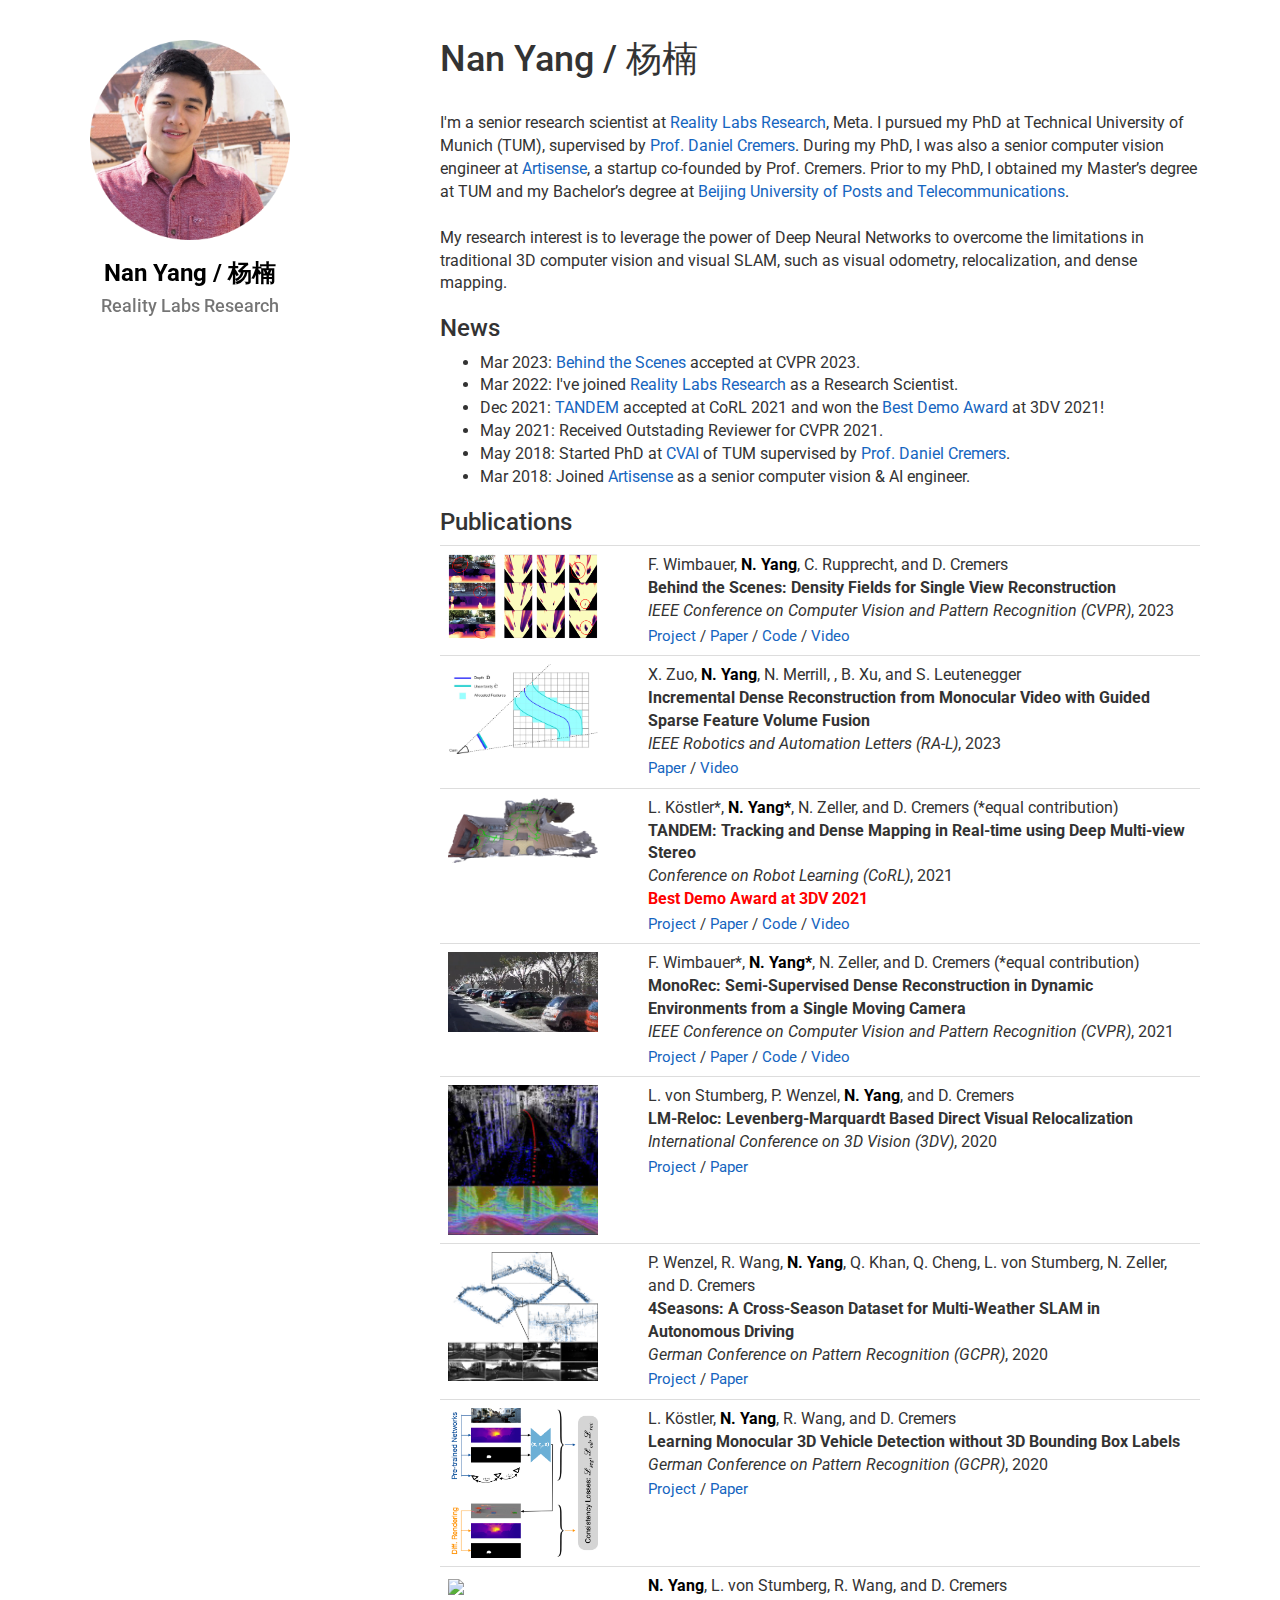
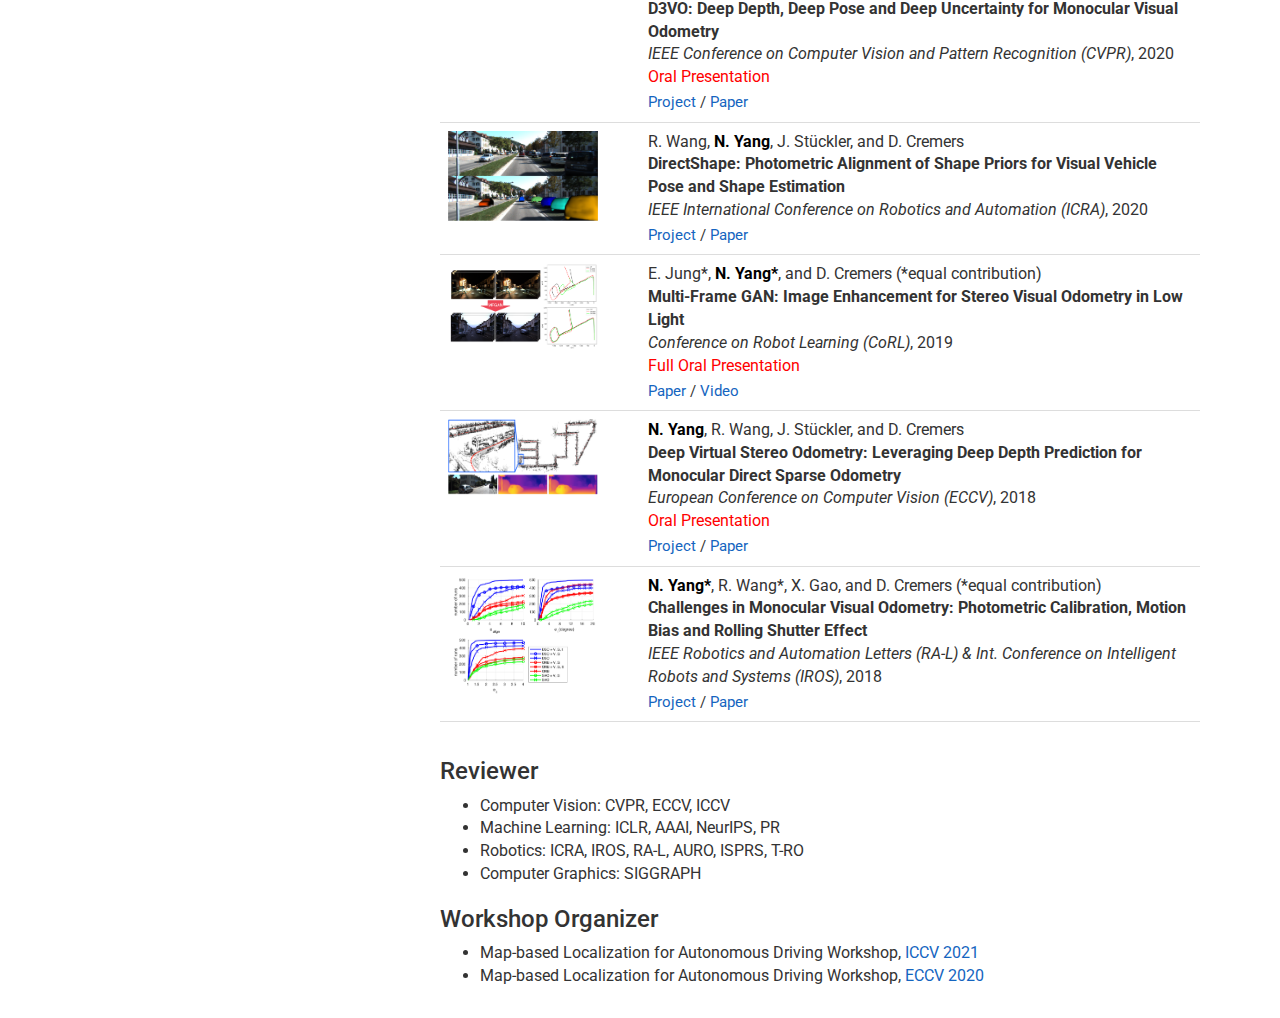
==== commit 63eb19a0: "update" ====
--- a/index.html
+++ b/index.html
@@ -28,7 +28,8 @@
         </div>
         <div align="center">
             <ul style="list-style-type:none;">
-                <li><a href="mailto:yangn@in.tum.de" target="_blank"><i class="fas fa-fw fa-lg fa-envelope"></i></a>
+                <li><a href="mailto:yangnan719@gmail.com" target="_blank"><i
+                            class="fas fa-fw fa-lg fa-envelope"></i></a>
                 </li>
                 <li><a href="https://scholar.google.com/citations?user=pUj2ffwAAAAJ&hl=en" target="_blank"><i
                             class="fas fa-fw fa-lg fa-graduation-cap"></i></a></li>
@@ -43,7 +44,8 @@
     </div>
     <div class="content">
         <h1>Nan Yang / 杨楠</h1>
-        <br>I'm a research scientist at <a href="https://about.facebook.com/realitylabs/" target="_blank">Reality Labs
+        <br>I'm a senior research scientist at <a href="https://about.facebook.com/realitylabs/" target="_blank">Reality
+            Labs
             Research</a>, Meta. I pursued my PhD at Technical University of Munich (TUM), supervised by <a
             href="https://vision.in.tum.de/members/cremers" target="_blank">Prof. Daniel Cremers</a>. During my PhD, I
         was also a senior computer vision engineer at <a href="https://www.artisense.ai/" target="_blank">Artisense</a>,
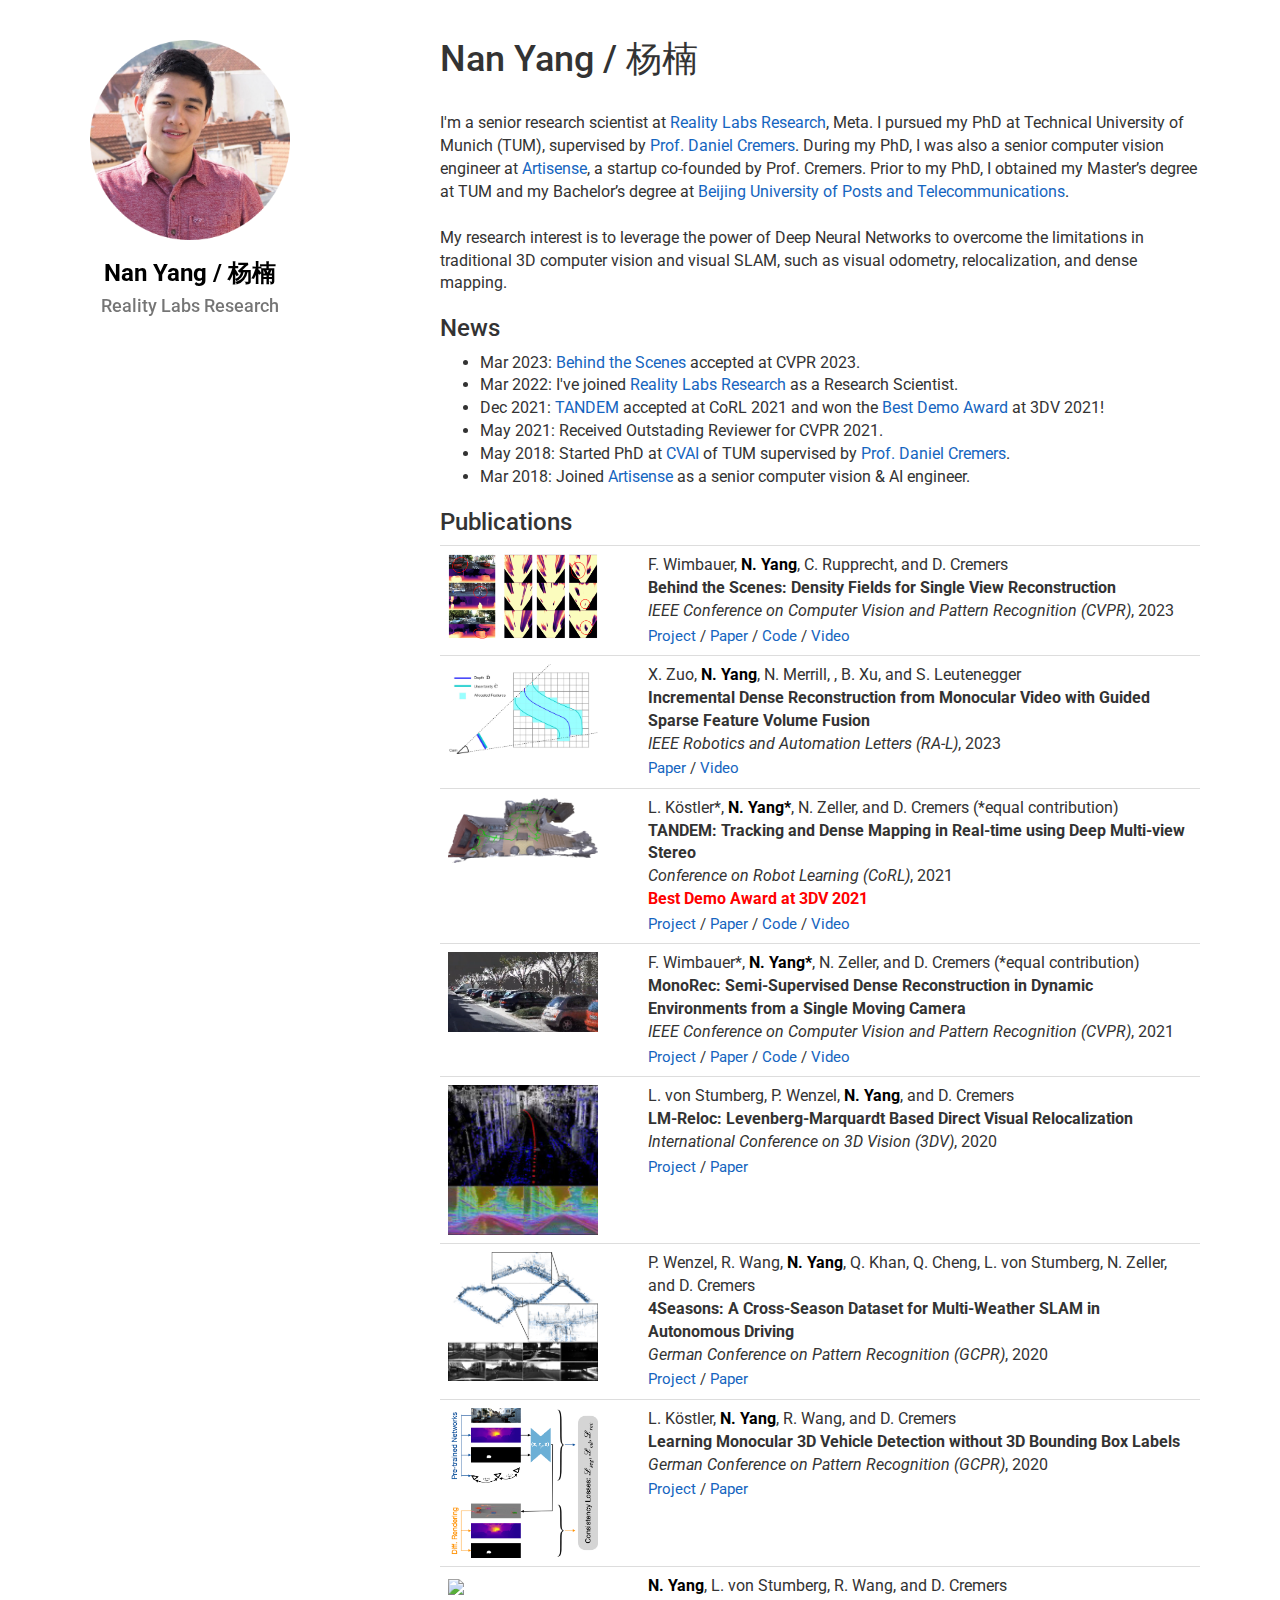
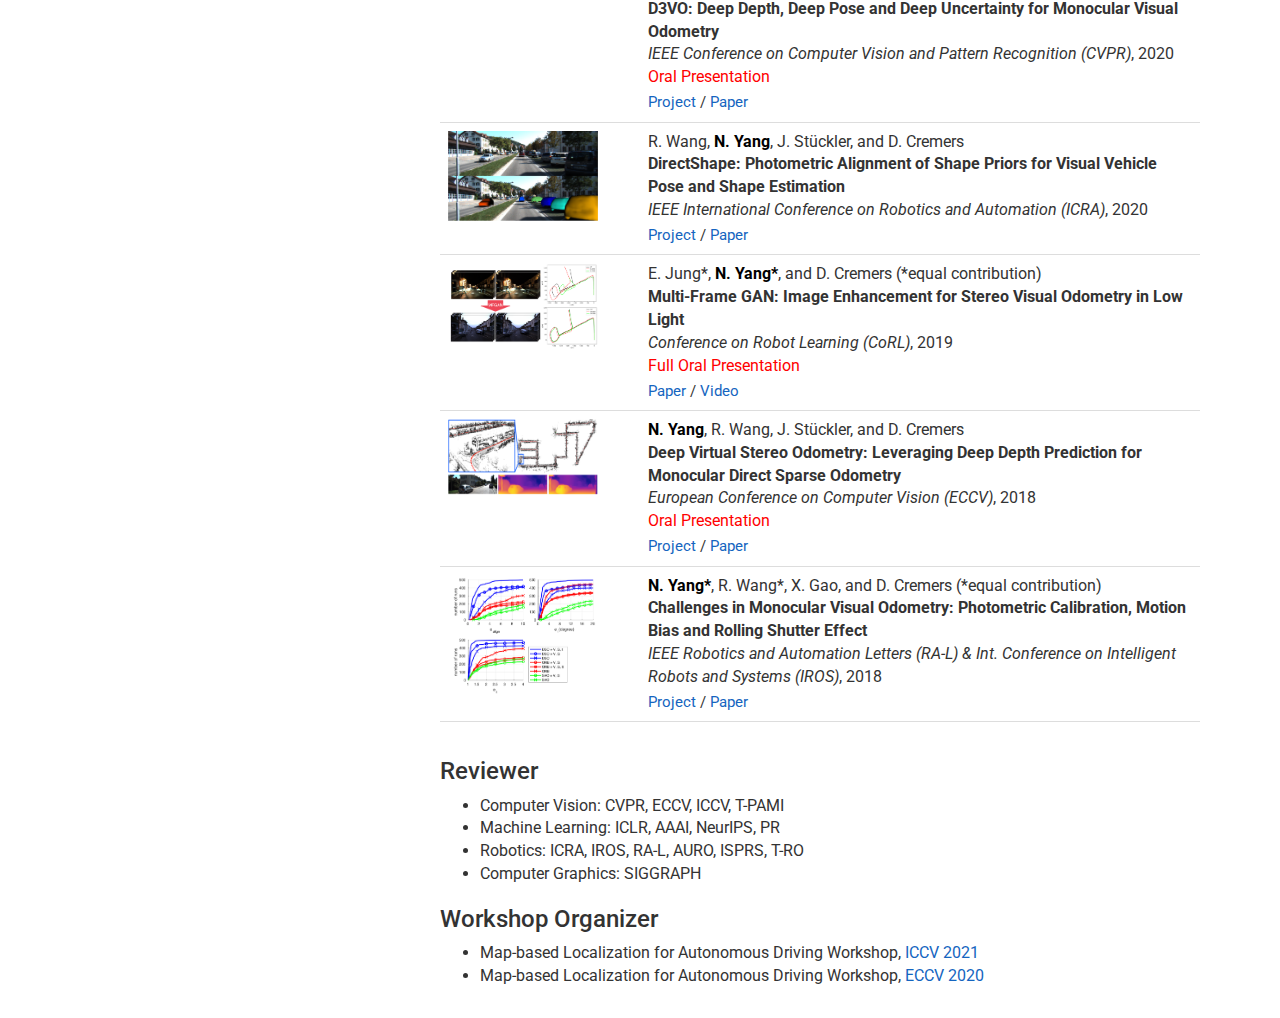
==== commit 254dfde6: "add t-pami" ====
--- a/index.html
+++ b/index.html
@@ -270,7 +270,7 @@
         <div id="services">
             <h3>Reviewer</h3>
             <ul>
-                <li>Computer Vision: CVPR, ECCV, ICCV</li>
+                <li>Computer Vision: CVPR, ECCV, ICCV, T-PAMI</li>
                 <li>Machine Learning: ICLR, AAAI, NeurIPS, PR</li>
                 <li>Robotics: ICRA, IROS, RA-L, AURO, ISPRS, T-RO</li>
                 <li>Computer Graphics: SIGGRAPH</li>
